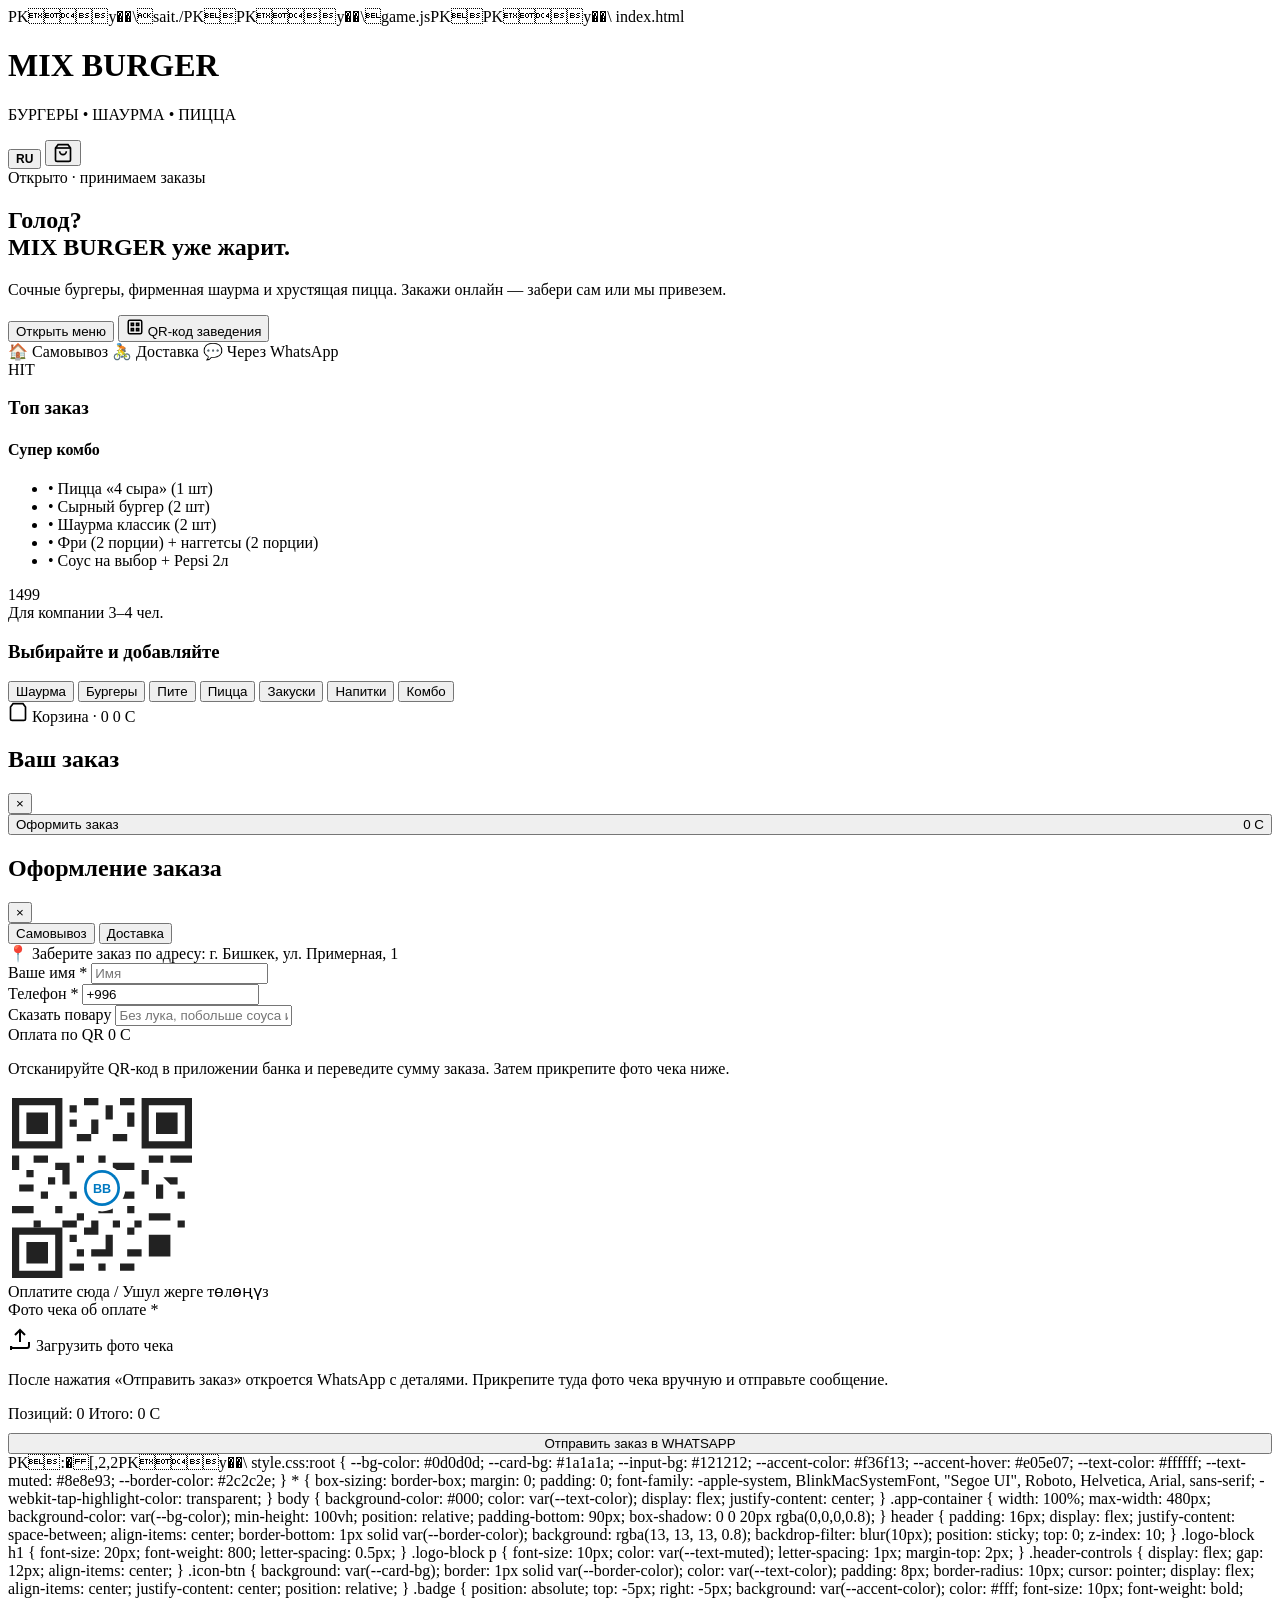
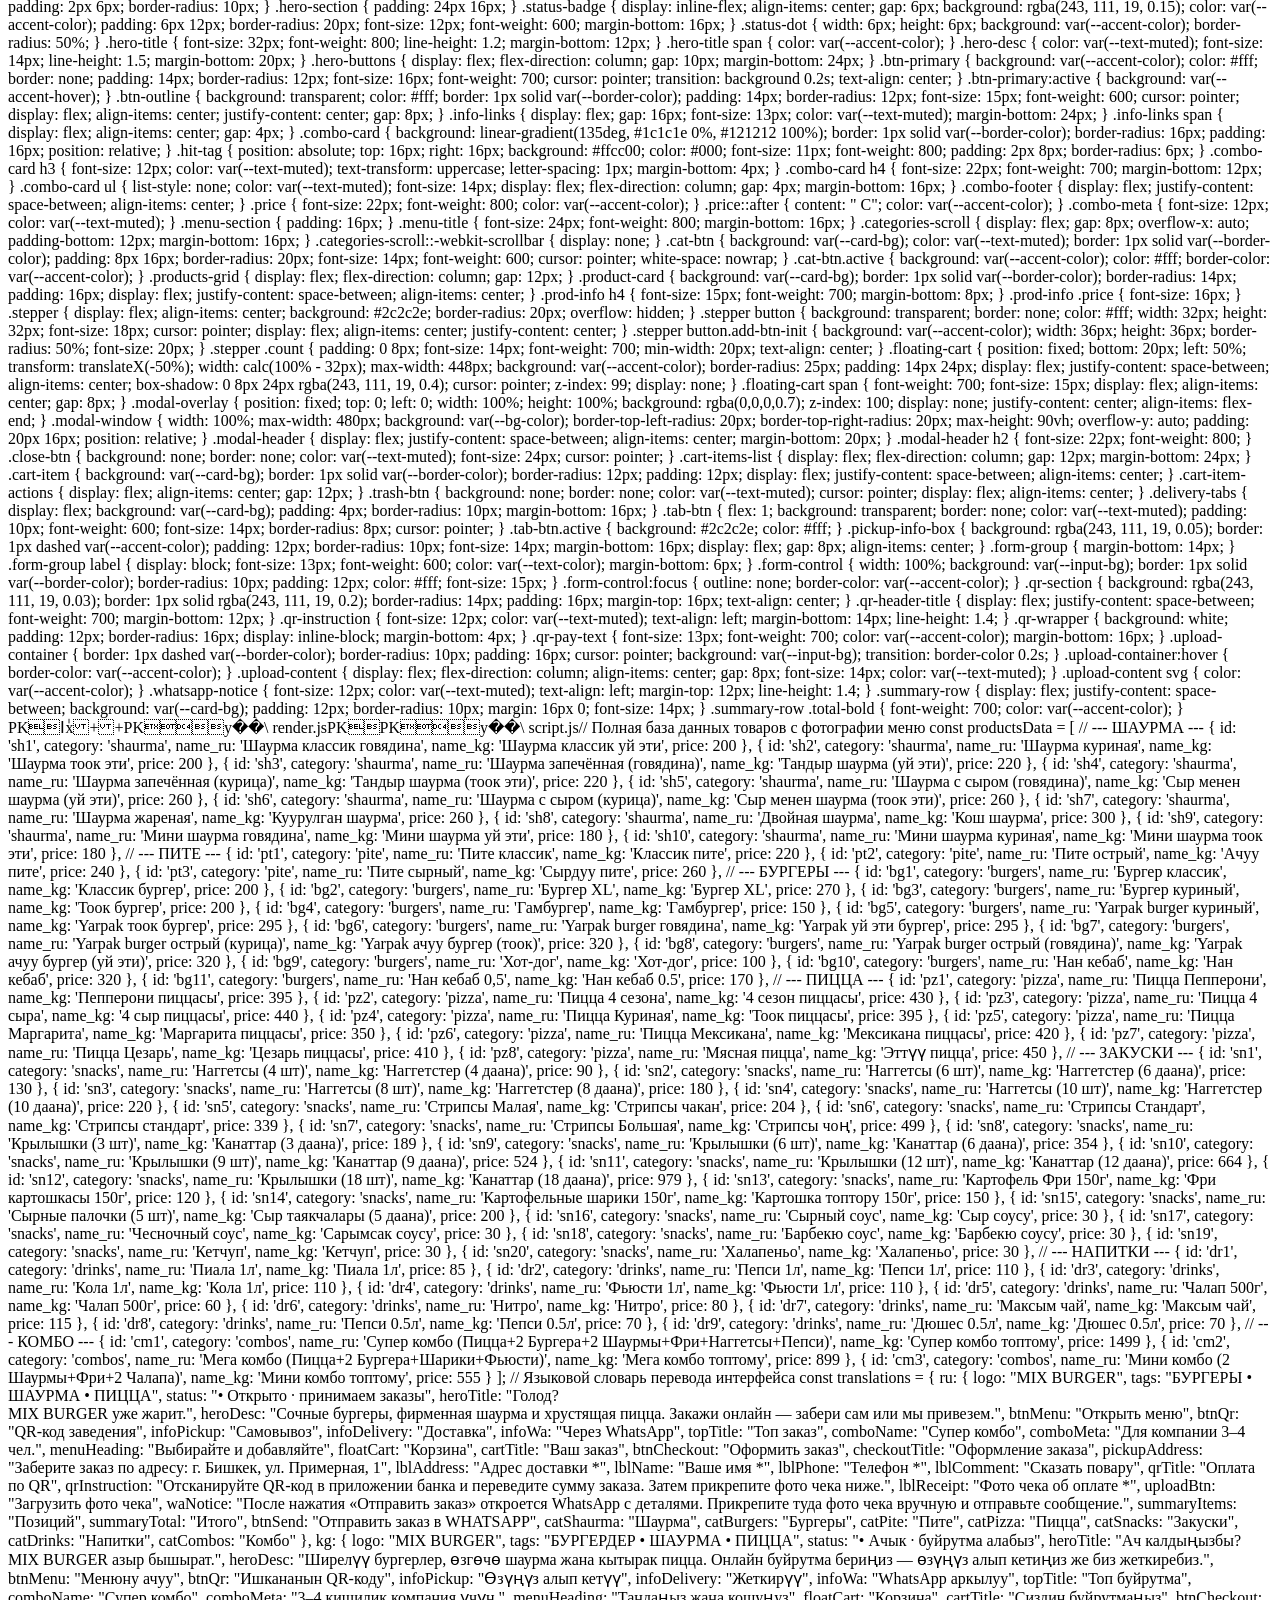
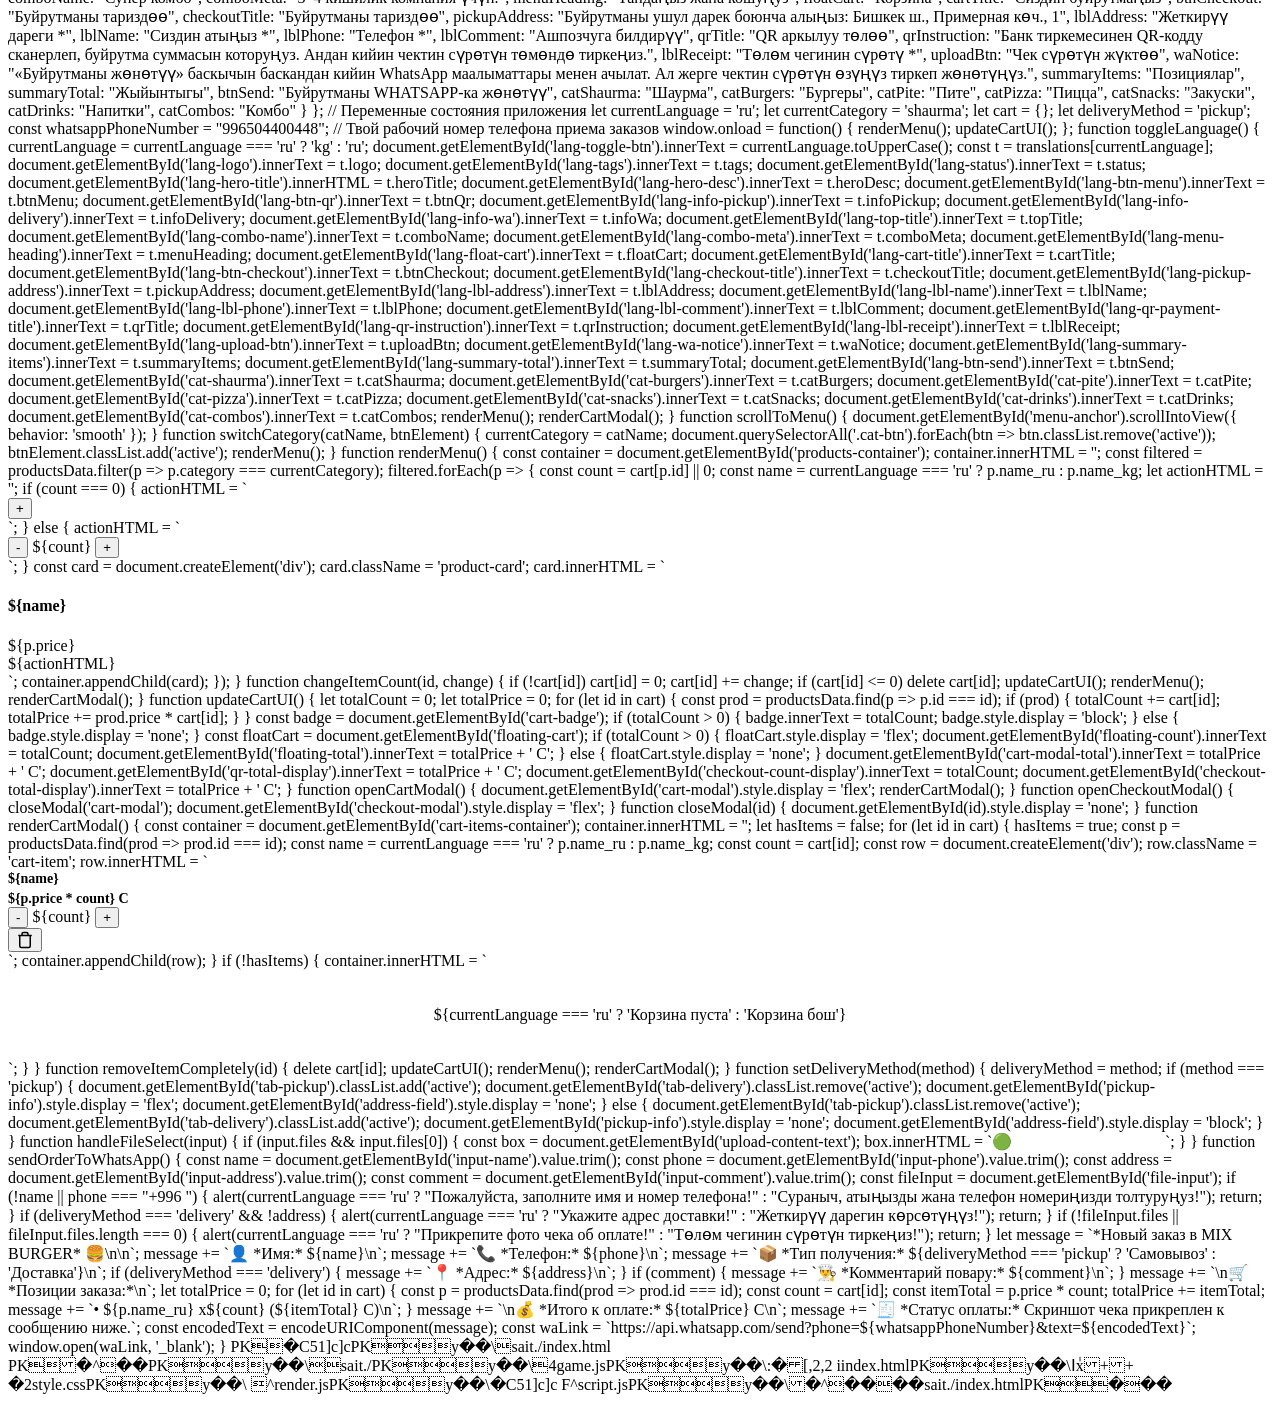
==== index.html @ 81b8c33a "Add files via upload" ====
PK   y��\               sait./PK            PK   y��\               game.jsPK            PK   y��\            
   index.html<!DOCTYPE html>
<html lang="ru">
<head>
    <meta charset="UTF-8">
    <meta name="viewport" content="width=device-width, initial-scale=1.0">
    <title>MIX BURGER | Онлайн-заказ</title>
    <link rel="stylesheet" href="style.css">
</head>
<body>

    <div class="app-container">
        <header>
            <div class="logo-block">
                <h1 id="lang-logo">MIX BURGER</h1>
                <p id="lang-tags">БУРГЕРЫ • ШАУРМА • ПИЦЦА</p>
            </div>
            <div class="header-controls">
                <button class="icon-btn" onclick="toggleLanguage()" style="font-weight: bold; font-size: 12px;" id="lang-toggle-btn">
                    RU
                </button>
                <button class="icon-btn" onclick="openCartModal()">
                    <svg width="20" height="20" viewBox="0 0 24 24" fill="none" stroke="currentColor" stroke-width="2"><path d="M6 2L3 6v14a2 2 0 0 0 2 2h14a2 2 0 0 0 2-2V6l-3-4z"></path><line x1="3" y1="6" x2="21" y2="6"></line><path d="M16 10a4 4 0 0 1-8 0"></path></svg>
                    <div class="badge" id="cart-badge" style="display: none;">0</div>
                </button>
            </div>
        </header>

        <div class="hero-section">
            <div class="status-badge">
                <div class="status-dot"></div>
                <span id="lang-status">Открыто · принимаем заказы</span>
            </div>
            <h2 class="hero-title" id="lang-hero-title">Голод? <br><span>MIX BURGER</span> уже жарит.</h2>
            <p class="hero-desc" id="lang-hero-desc">Сочные бургеры, фирменная шаурма и хрустящая пицца. Закажи онлайн — забери сам или мы привезем.</p>
            
            <div class="hero-buttons">
                <button class="btn-primary" onclick="scrollToMenu()" id="lang-btn-menu">Открыть меню</button>
                <button class="btn-outline">
                    <svg width="18" height="18" viewBox="0 0 24 24" fill="none" stroke="currentColor" stroke-width="2"><rect x="3" y="3" width="18" height="18" rx="2" ry="2"></rect><rect x="7" y="7" width="3" height="3"></rect><rect x="14" y="7" width="3" height="3"></rect><rect x="7" y="14" width="3" height="3"></rect><rect x="14" y="14" width="3" height="3"></rect></svg>
                    <span id="lang-btn-qr">QR-код заведения</span>
                </button>
            </div>

            <div class="info-links">
                <span>🏠 <span id="lang-info-pickup">Самовывоз</span></span>
                <span>🚴 <span id="lang-info-delivery">Доставка</span></span>
                <span>💬 <span id="lang-info-wa">Через WhatsApp</span></span>
            </div>

            <div class="combo-card">
                <div class="hit-tag">HIT</div>
                <h3 id="lang-top-title">Топ заказ</h3>
                <h4 id="lang-combo-name">Супер комбо</h4>
                <ul>
                    <li>• Пицца «4 сыра» (1 шт)</li>
                    <li>• Сырный бургер (2 шт)</li>
                    <li>• Шаурма классик (2 шт)</li>
                    <li>• Фри (2 порции) + наггетсы (2 порции)</li>
                    <li>• Соус на выбор + Pepsi 2л</li>
                </ul>
                <div class="combo-footer">
                    <div class="price">1499</div>
                    <div class="combo-meta" id="lang-combo-meta">Для компании 3–4 чел.</div>
                </div>
            </div>
        </div>

        <div class="menu-section" id="menu-anchor">
            <h3 class="menu-title" id="lang-menu-heading">Выбирайте и добавляйте</h3>
            
            <div class="categories-scroll">
                <button class="cat-btn active" onclick="switchCategory('shaurma', this)" id="cat-shaurma">Шаурма</button>
                <button class="cat-btn" onclick="switchCategory('burgers', this)" id="cat-burgers">Бургеры</button>
                <button class="cat-btn" onclick="switchCategory('pite', this)" id="cat-pite">Пите</button>
                <button class="cat-btn" onclick="switchCategory('pizza', this)" id="cat-pizza">Пицца</button>
                <button class="cat-btn" onclick="switchCategory('snacks', this)" id="cat-snacks">Закуски</button>
                <button class="cat-btn" onclick="switchCategory('drinks', this)" id="cat-drinks">Напитки</button>
                <button class="cat-btn" onclick="switchCategory('combos', this)" id="cat-combos">Комбо</button>
            </div>

            <div class="products-grid" id="products-container"></div>
        </div>

        <div class="floating-cart" id="floating-cart" onclick="openCartModal()">
            <span>
                <svg width="20" height="20" viewBox="0 0 24 24" fill="none" stroke="currentColor" stroke-width="2"><path d="M6 2L3 6v14a2 2 0 0 0 2 2h14a2 2 0 0 0 2-2V6l-3-4z"></path></svg>
                <span id="lang-float-cart">Корзина</span> · <span id="floating-count">0</span>
            </span>
            <span id="floating-total">0 С</span>
        </div>

        <div class="modal-overlay" id="cart-modal">
            <div class="modal-window">
                <div class="modal-header">
                    <h2 id="lang-cart-title">Ваш заказ</h2>
                    <button class="close-btn" onclick="closeModal('cart-modal')">&times;</button>
                </div>
                <div class="cart-items-list" id="cart-items-container"></div>
                <button class="btn-primary" style="width: 100%; display: flex; justify-content: space-between;" onclick="openCheckoutModal()">
                    <span id="lang-btn-checkout">Оформить заказ</span>
                    <span id="cart-modal-total">0 С</span>
                </button>
            </div>
        </div>

        <div class="modal-overlay" id="checkout-modal">
            <div class="modal-window">
                <div class="modal-header">
                    <h2 id="lang-checkout-title">Оформление заказа</h2>
                    <button class="close-btn" onclick="closeModal('checkout-modal')">&times;</button>
                </div>

                <div class="delivery-tabs">
                    <button class="tab-btn active" id="tab-pickup" onclick="setDeliveryMethod('pickup')">Самовывоз</button>
                    <button class="tab-btn" id="tab-delivery" onclick="setDeliveryMethod('delivery')">Доставка</button>
                </div>

                <div class="pickup-info-box" id="pickup-info">
                    📍 <span id="lang-pickup-address">Заберите заказ по адресу: г. Бишкек, ул. Примерная, 1</span>
                </div>

                <div class="form-group" id="address-field" style="display: none;">
                    <label id="lang-lbl-address">Адрес доставки *</label>
                    <input type="text" class="form-control" id="input-address" placeholder="Улица, дом, кв., этаж, ориентир">
                </div>

                <div class="form-group">
                    <label id="lang-lbl-name">Ваше имя *</label>
                    <input type="text" class="form-control" id="input-name" placeholder="Имя">
                </div>
                <div class="form-group">
                    <label id="lang-lbl-phone">Телефон *</label>
                    <input type="tel" class="form-control" id="input-phone" placeholder="+996 555 123 456" value="+996 ">
                </div>
                <div class="form-group">
                    <label id="lang-lbl-comment">Сказать повару</label>
                    <input type="text" class="form-control" id="input-comment" placeholder="Без лука, побольше соуса и т.п.">
                </div>

                <div class="qr-section">
                    <div class="qr-header-title">
                        <span id="lang-qr-payment-title">Оплата по QR</span>
                        <span class="total-bold" id="qr-total-display">0 С</span>
                    </div>
                    <p class="qr-instruction" id="lang-qr-instruction">Отсканируйте QR-код в приложении банка и переведите сумму заказа. Затем прикрепите фото чека ниже.</p>
                    
                    <div class="qr-wrapper">
                        <svg width="180" height="180" viewBox="0 0 100 100" style="display: block; background: #fff; padding: 4px;">
                            <path d="M0,0 h28 v28 h-28 z M4,4 v20 h20 v-20 z M8,8 h12 v12 h-12 z" fill="#222"/>
                            <path d="M72,0 h28 v28 h-28 z M76,4 v20 h20 v-20 z M80,8 h12 v12 h-12 z" fill="#222"/>
                            <path d="M0,72 h28 v28 h-28 z M4,76 v20 h20 v-20 z M8,80 h12 v12 h-12 z" fill="#222"/>
                            <path d="M76,76 h12 v12 h-12 z M80,80 h4 v4 h-4 z" fill="#222"/>
                            <path d="M32,4 h4 v4 h-4 z M40,0 h8 v4 h-8 z M52,4 h4 v8 h-4 z M60,0 h8 v4 h-8 z M32,12 h4 v4 h-4 z M44,12 h4 v8 h-4 z M64,8 h4 v8 h-4 z M36,20 h8 v4 h-8 z M56,20 h8 v4 h-8 z M0,32 h4 v8 h-4 z M12,32 h8 v4 h-8 z M24,36 h8 v4 h-8 z M36,32 h4 v4 h-4 z M48,32 h4 v4 h-4 z M56,36 h12 v4 h-12 z M76,32 h8 v4 h-8 z M88,32 h12 v4 h-12 z M8,40 h4 v4 h-4 z M20,44 h4 v4 h-4 z M28,40 h4 v8 h-4 z M40,44 h8 v4 h-8 z M52,40 h4 v4 h-4 z M72,40 h4 v8 h-4 z M84,44 h8 v4 h-4 z M4,48 h8 v4 h-8 z M16,52 h4 v4 h-4 z M32,52 h4 v4 h-4 z M44,48 h4 v4 h-4 z M60,52 h8 v4 h-8 z M80,48 h4 v8 h-4 z M92,52 h4 v4 h-4 z M0,60 h12 v4 h-12 z M24,60 h4 v4 h-4 z M36,64 h4 v4 h-4 z M48,60 h8 v4 h-8 z M64,60 h4 v4 h-4 z M76,64 h12 v4 h-12 z M12,68 h4 v4 h-4 z M28,68 h8 v4 h-8 z M44,68 h4 v4 h-4 z M56,68 h4 v4 h-4 z M68,68 h4 v4 h-4 z M92,68 h4 v4 h-4 z M32,76 h4 v4 h-4 z M40,72 h8 v4 h-8 z M52,76 h4 v12 h-4 z M64,72 h4 v4 h-4 z M36,84 h4 v4 h-4 z M44,84 h8 v4 h-8 z M64,84 h8 v4 h-8 z M32,92 h8 v4 h-8 z M48,92 h4 v4 h-4 z M60,92 h8 v4 h-8 z" fill="#222"/>
                            <circle cx="50" cy="50" r="13" fill="#fff" />
                            <circle cx="50" cy="50" r="10" fill="#0079C1" />
                            <circle cx="50" cy="50" r="8.5" fill="#fff" />
                            <text x="50" y="53" font-family="sans-serif" font-size="7" font-weight="900" fill="#0079C1" text-anchor="middle">BB</text>
                        </svg>
                    </div>
                    <div class="qr-pay-text">Оплатите сюда / Ушул жерге төлөңүз</div>
                    
                    <label style="text-align: left; display: block; margin-bottom: 8px;" id="lang-lbl-receipt">Фото чека об оплате *</label>
                    <div class="upload-container" onclick="document.getElementById('file-input').click()">
                        <input type="file" id="file-input" style="display: none;" onchange="handleFileSelect(this)">
                        <div class="upload-content" id="upload-content-text">
                            <svg width="24" height="24" viewBox="0 0 24 24" fill="none" stroke="currentColor" stroke-width="2"><path d="M21 15v4a2 2 0 0 1-2 2H5a2 2 0 0 1-2-2v4"></path><polyline points="17 8 12 3 7 8"></polyline><line x1="12" y1="3" x2="12" y2="15"></line></svg>
                            <span id="lang-upload-btn">Загрузить фото чека</span>
                        </div>
                    </div>
                    <p class="whatsapp-notice" id="lang-wa-notice">После нажатия «Отправить заказ» откроется WhatsApp с деталями. Прикрепите туда фото чека вручную и отправьте сообщение.</p>
                </div>

                <div class="summary-row">
                    <span><span id="lang-summary-items">Позиций</span>: <span id="checkout-count-display">0</span></span>
                    <span class="total-bold"><span id="lang-summary-total">Итого</span>: <span id="checkout-total-display">0 С</span></span>
                </div>

                <button class="btn-primary" style="width: 100%; margin-top: 10px;" onclick="sendOrderToWhatsApp()" id="lang-btn-send">
                    Отправить заказ в WHATSAPP
                </button>
            </div>
        </div>
    </div>

    <script src="script.js"></script>
</body>
</html>
PK:�[,2  ,2  PK   y��\            	   style.css:root {
    --bg-color: #0d0d0d;
    --card-bg: #1a1a1a;
    --input-bg: #121212;
    --accent-color: #f36f13;
    --accent-hover: #e05e07;
    --text-color: #ffffff;
    --text-muted: #8e8e93;
    --border-color: #2c2c2e;
}

* {
    box-sizing: border-box;
    margin: 0;
    padding: 0;
    font-family: -apple-system, BlinkMacSystemFont, "Segoe UI", Roboto, Helvetica, Arial, sans-serif;
    -webkit-tap-highlight-color: transparent;
}

body {
    background-color: #000;
    color: var(--text-color);
    display: flex;
    justify-content: center;
}

.app-container {
    width: 100%;
    max-width: 480px;
    background-color: var(--bg-color);
    min-height: 100vh;
    position: relative;
    padding-bottom: 90px;
    box-shadow: 0 0 20px rgba(0,0,0,0.8);
}

header {
    padding: 16px;
    display: flex;
    justify-content: space-between;
    align-items: center;
    border-bottom: 1px solid var(--border-color);
    background: rgba(13, 13, 13, 0.8);
    backdrop-filter: blur(10px);
    position: sticky;
    top: 0;
    z-index: 10;
}

.logo-block h1 {
    font-size: 20px;
    font-weight: 800;
    letter-spacing: 0.5px;
}

.logo-block p {
    font-size: 10px;
    color: var(--text-muted);
    letter-spacing: 1px;
    margin-top: 2px;
}

.header-controls {
    display: flex;
    gap: 12px;
    align-items: center;
}

.icon-btn {
    background: var(--card-bg);
    border: 1px solid var(--border-color);
    color: var(--text-color);
    padding: 8px;
    border-radius: 10px;
    cursor: pointer;
    display: flex;
    align-items: center;
    justify-content: center;
    position: relative;
}

.badge {
    position: absolute;
    top: -5px;
    right: -5px;
    background: var(--accent-color);
    color: #fff;
    font-size: 10px;
    font-weight: bold;
    padding: 2px 6px;
    border-radius: 10px;
}

.hero-section {
    padding: 24px 16px;
}

.status-badge {
    display: inline-flex;
    align-items: center;
    gap: 6px;
    background: rgba(243, 111, 19, 0.15);
    color: var(--accent-color);
    padding: 6px 12px;
    border-radius: 20px;
    font-size: 12px;
    font-weight: 600;
    margin-bottom: 16px;
}

.status-dot {
    width: 6px;
    height: 6px;
    background: var(--accent-color);
    border-radius: 50%;
}

.hero-title {
    font-size: 32px;
    font-weight: 800;
    line-height: 1.2;
    margin-bottom: 12px;
}

.hero-title span {
    color: var(--accent-color);
}

.hero-desc {
    color: var(--text-muted);
    font-size: 14px;
    line-height: 1.5;
    margin-bottom: 20px;
}

.hero-buttons {
    display: flex;
    flex-direction: column;
    gap: 10px;
    margin-bottom: 24px;
}

.btn-primary {
    background: var(--accent-color);
    color: #fff;
    border: none;
    padding: 14px;
    border-radius: 12px;
    font-size: 16px;
    font-weight: 700;
    cursor: pointer;
    transition: background 0.2s;
    text-align: center;
}

.btn-primary:active {
    background: var(--accent-hover);
}

.btn-outline {
    background: transparent;
    color: #fff;
    border: 1px solid var(--border-color);
    padding: 14px;
    border-radius: 12px;
    font-size: 15px;
    font-weight: 600;
    cursor: pointer;
    display: flex;
    align-items: center;
    justify-content: center;
    gap: 8px;
}

.info-links {
    display: flex;
    gap: 16px;
    font-size: 13px;
    color: var(--text-muted);
    margin-bottom: 24px;
}

.info-links span {
    display: flex;
    align-items: center;
    gap: 4px;
}

.combo-card {
    background: linear-gradient(135deg, #1c1c1e 0%, #121212 100%);
    border: 1px solid var(--border-color);
    border-radius: 16px;
    padding: 16px;
    position: relative;
}

.hit-tag {
    position: absolute;
    top: 16px;
    right: 16px;
    background: #ffcc00;
    color: #000;
    font-size: 11px;
    font-weight: 800;
    padding: 2px 8px;
    border-radius: 6px;
}

.combo-card h3 {
    font-size: 12px;
    color: var(--text-muted);
    text-transform: uppercase;
    letter-spacing: 1px;
    margin-bottom: 4px;
}

.combo-card h4 {
    font-size: 22px;
    font-weight: 700;
    margin-bottom: 12px;
}

.combo-card ul {
    list-style: none;
    color: var(--text-muted);
    font-size: 14px;
    display: flex;
    flex-direction: column;
    gap: 4px;
    margin-bottom: 16px;
}

.combo-footer {
    display: flex;
    justify-content: space-between;
    align-items: center;
}

.price {
    font-size: 22px;
    font-weight: 800;
    color: var(--accent-color);
}

.price::after {
    content: " С";
    color: var(--accent-color);
}

.combo-meta {
    font-size: 12px;
    color: var(--text-muted);
}

.menu-section {
    padding: 16px;
}

.menu-title {
    font-size: 24px;
    font-weight: 800;
    margin-bottom: 16px;
}

.categories-scroll {
    display: flex;
    gap: 8px;
    overflow-x: auto;
    padding-bottom: 12px;
    margin-bottom: 16px;
}

.categories-scroll::-webkit-scrollbar {
    display: none;
}

.cat-btn {
    background: var(--card-bg);
    color: var(--text-muted);
    border: 1px solid var(--border-color);
    padding: 8px 16px;
    border-radius: 20px;
    font-size: 14px;
    font-weight: 600;
    cursor: pointer;
    white-space: nowrap;
}

.cat-btn.active {
    background: var(--accent-color);
    color: #fff;
    border-color: var(--accent-color);
}

.products-grid {
    display: flex;
    flex-direction: column;
    gap: 12px;
}

.product-card {
    background: var(--card-bg);
    border: 1px solid var(--border-color);
    border-radius: 14px;
    padding: 16px;
    display: flex;
    justify-content: space-between;
    align-items: center;
}

.prod-info h4 {
    font-size: 15px;
    font-weight: 700;
    margin-bottom: 8px;
}

.prod-info .price {
    font-size: 16px;
}

.stepper {
    display: flex;
    align-items: center;
    background: #2c2c2e;
    border-radius: 20px;
    overflow: hidden;
}

.stepper button {
    background: transparent;
    border: none;
    color: #fff;
    width: 32px;
    height: 32px;
    font-size: 18px;
    cursor: pointer;
    display: flex;
    align-items: center;
    justify-content: center;
}

.stepper button.add-btn-init {
    background: var(--accent-color);
    width: 36px;
    height: 36px;
    border-radius: 50%;
    font-size: 20px;
}

.stepper .count {
    padding: 0 8px;
    font-size: 14px;
    font-weight: 700;
    min-width: 20px;
    text-align: center;
}

.floating-cart {
    position: fixed;
    bottom: 20px;
    left: 50%;
    transform: translateX(-50%);
    width: calc(100% - 32px);
    max-width: 448px;
    background: var(--accent-color);
    border-radius: 25px;
    padding: 14px 24px;
    display: flex;
    justify-content: space-between;
    align-items: center;
    box-shadow: 0 8px 24px rgba(243, 111, 19, 0.4);
    cursor: pointer;
    z-index: 99;
    display: none;
}

.floating-cart span {
    font-weight: 700;
    font-size: 15px;
    display: flex;
    align-items: center;
    gap: 8px;
}

.modal-overlay {
    position: fixed;
    top: 0;
    left: 0;
    width: 100%;
    height: 100%;
    background: rgba(0,0,0,0.7);
    z-index: 100;
    display: none;
    justify-content: center;
    align-items: flex-end;
}

.modal-window {
    width: 100%;
    max-width: 480px;
    background: var(--bg-color);
    border-top-left-radius: 20px;
    border-top-right-radius: 20px;
    max-height: 90vh;
    overflow-y: auto;
    padding: 20px 16px;
    position: relative;
}

.modal-header {
    display: flex;
    justify-content: space-between;
    align-items: center;
    margin-bottom: 20px;
}

.modal-header h2 {
    font-size: 22px;
    font-weight: 800;
}

.close-btn {
    background: none;
    border: none;
    color: var(--text-muted);
    font-size: 24px;
    cursor: pointer;
}

.cart-items-list {
    display: flex;
    flex-direction: column;
    gap: 12px;
    margin-bottom: 24px;
}

.cart-item {
    background: var(--card-bg);
    border: 1px solid var(--border-color);
    border-radius: 12px;
    padding: 12px;
    display: flex;
    justify-content: space-between;
    align-items: center;
}

.cart-item-actions {
    display: flex;
    align-items: center;
    gap: 12px;
}

.trash-btn {
    background: none;
    border: none;
    color: var(--text-muted);
    cursor: pointer;
    display: flex;
    align-items: center;
}

.delivery-tabs {
    display: flex;
    background: var(--card-bg);
    padding: 4px;
    border-radius: 10px;
    margin-bottom: 16px;
}

.tab-btn {
    flex: 1;
    background: transparent;
    border: none;
    color: var(--text-muted);
    padding: 10px;
    font-weight: 600;
    font-size: 14px;
    border-radius: 8px;
    cursor: pointer;
}

.tab-btn.active {
    background: #2c2c2e;
    color: #fff;
}

.pickup-info-box {
    background: rgba(243, 111, 19, 0.05);
    border: 1px dashed var(--accent-color);
    padding: 12px;
    border-radius: 10px;
    font-size: 14px;
    margin-bottom: 16px;
    display: flex;
    gap: 8px;
    align-items: center;
}

.form-group {
    margin-bottom: 14px;
}

.form-group label {
    display: block;
    font-size: 13px;
    font-weight: 600;
    color: var(--text-color);
    margin-bottom: 6px;
}

.form-control {
    width: 100%;
    background: var(--input-bg);
    border: 1px solid var(--border-color);
    border-radius: 10px;
    padding: 12px;
    color: #fff;
    font-size: 15px;
}

.form-control:focus {
    outline: none;
    border-color: var(--accent-color);
}

.qr-section {
    background: rgba(243, 111, 19, 0.03);
    border: 1px solid rgba(243, 111, 19, 0.2);
    border-radius: 14px;
    padding: 16px;
    margin-top: 16px;
    text-align: center;
}

.qr-header-title {
    display: flex;
    justify-content: space-between;
    font-weight: 700;
    margin-bottom: 12px;
}

.qr-instruction {
    font-size: 12px;
    color: var(--text-muted);
    text-align: left;
    margin-bottom: 14px;
    line-height: 1.4;
}

.qr-wrapper {
    background: white;
    padding: 12px;
    border-radius: 16px;
    display: inline-block;
    margin-bottom: 4px;
}

.qr-pay-text {
    font-size: 13px;
    font-weight: 700;
    color: var(--accent-color);
    margin-bottom: 16px;
}

.upload-container {
    border: 1px dashed var(--border-color);
    border-radius: 10px;
    padding: 16px;
    cursor: pointer;
    background: var(--input-bg);
    transition: border-color 0.2s;
}

.upload-container:hover {
    border-color: var(--accent-color);
}

.upload-content {
    display: flex;
    flex-direction: column;
    align-items: center;
    gap: 8px;
    font-size: 14px;
    color: var(--text-muted);
}

.upload-content svg {
    color: var(--accent-color);
}

.whatsapp-notice {
    font-size: 12px;
    color: var(--text-muted);
    text-align: left;
    margin-top: 12px;
    line-height: 1.4;
}

.summary-row {
    display: flex;
    justify-content: space-between;
    background: var(--card-bg);
    padding: 12px;
    border-radius: 10px;
    margin: 16px 0;
    font-size: 14px;
}

.summary-row .total-bold {
    font-weight: 700;
    color: var(--accent-color);
}
PKIٰx+  +  PK   y��\            	   render.jsPK            PK   y��\            	   script.js// Полная база данных товаров с фотографии меню
const productsData = [
    // --- ШАУРМА ---
    { id: 'sh1', category: 'shaurma', name_ru: 'Шаурма классик говядина', name_kg: 'Шаурма классик уй эти', price: 200 },
    { id: 'sh2', category: 'shaurma', name_ru: 'Шаурма куриная', name_kg: 'Шаурма тоок эти', price: 200 },
    { id: 'sh3', category: 'shaurma', name_ru: 'Шаурма запечённая (говядина)', name_kg: 'Тандыр шаурма (уй эти)', price: 220 },
    { id: 'sh4', category: 'shaurma', name_ru: 'Шаурма запечённая (курица)', name_kg: 'Тандыр шаурма (тоок эти)', price: 220 },
    { id: 'sh5', category: 'shaurma', name_ru: 'Шаурма с сыром (говядина)', name_kg: 'Сыр менен шаурма (уй эти)', price: 260 },
    { id: 'sh6', category: 'shaurma', name_ru: 'Шаурма с сыром (курица)', name_kg: 'Сыр менен шаурма (тоок эти)', price: 260 },
    { id: 'sh7', category: 'shaurma', name_ru: 'Шаурма жареная', name_kg: 'Куурулган шаурма', price: 260 },
    { id: 'sh8', category: 'shaurma', name_ru: 'Двойная шаурма', name_kg: 'Кош шаурма', price: 300 },
    { id: 'sh9', category: 'shaurma', name_ru: 'Мини шаурма говядина', name_kg: 'Мини шаурма уй эти', price: 180 },
    { id: 'sh10', category: 'shaurma', name_ru: 'Мини шаурма куриная', name_kg: 'Мини шаурма тоок эти', price: 180 },
    
    // --- ПИТЕ ---
    { id: 'pt1', category: 'pite', name_ru: 'Пите классик', name_kg: 'Классик пите', price: 220 },
    { id: 'pt2', category: 'pite', name_ru: 'Пите острый', name_kg: 'Ачуу пите', price: 240 },
    { id: 'pt3', category: 'pite', name_ru: 'Пите сырный', name_kg: 'Сырдуу пите', price: 260 },
    
    // --- БУРГЕРЫ ---
    { id: 'bg1', category: 'burgers', name_ru: 'Бургер классик', name_kg: 'Классик бургер', price: 200 },
    { id: 'bg2', category: 'burgers', name_ru: 'Бургер XL', name_kg: 'Бургер XL', price: 270 },
    { id: 'bg3', category: 'burgers', name_ru: 'Бургер куриный', name_kg: 'Тоок бургер', price: 200 },
    { id: 'bg4', category: 'burgers', name_ru: 'Гамбургер', name_kg: 'Гамбургер', price: 150 },
    { id: 'bg5', category: 'burgers', name_ru: 'Yarpak burger куриный', name_kg: 'Yarpak тоок бургер', price: 295 },
    { id: 'bg6', category: 'burgers', name_ru: 'Yarpak burger говядина', name_kg: 'Yarpak уй эти бургер', price: 295 },
    { id: 'bg7', category: 'burgers', name_ru: 'Yarpak burger острый (курица)', name_kg: 'Yarpak ачуу бургер (тоок)', price: 320 },
    { id: 'bg8', category: 'burgers', name_ru: 'Yarpak burger острый (говядина)', name_kg: 'Yarpak ачуу бургер (уй эти)', price: 320 },
    { id: 'bg9', category: 'burgers', name_ru: 'Хот-дог', name_kg: 'Хот-дог', price: 100 },
    { id: 'bg10', category: 'burgers', name_ru: 'Нан кебаб', name_kg: 'Нан кебаб', price: 320 },
    { id: 'bg11', category: 'burgers', name_ru: 'Нан кебаб 0,5', name_kg: 'Нан кебаб 0.5', price: 170 },
    
    // --- ПИЦЦА ---
    { id: 'pz1', category: 'pizza', name_ru: 'Пицца Пепперони', name_kg: 'Пепперони пиццасы', price: 395 },
    { id: 'pz2', category: 'pizza', name_ru: 'Пицца 4 сезона', name_kg: '4 сезон пиццасы', price: 430 },
    { id: 'pz3', category: 'pizza', name_ru: 'Пицца 4 сыра', name_kg: '4 сыр пиццасы', price: 440 },
    { id: 'pz4', category: 'pizza', name_ru: 'Пицца Куриная', name_kg: 'Тоок пиццасы', price: 395 },
    { id: 'pz5', category: 'pizza', name_ru: 'Пицца Маргарита', name_kg: 'Маргарита пиццасы', price: 350 },
    { id: 'pz6', category: 'pizza', name_ru: 'Пицца Мексикана', name_kg: 'Мексикана пиццасы', price: 420 },
    { id: 'pz7', category: 'pizza', name_ru: 'Пицца Цезарь', name_kg: 'Цезарь пиццасы', price: 410 },
    { id: 'pz8', category: 'pizza', name_ru: 'Мясная пицца', name_kg: 'Эттүү пицца', price: 450 },
    
    // --- ЗАКУСКИ ---
    { id: 'sn1', category: 'snacks', name_ru: 'Наггетсы (4 шт)', name_kg: 'Наггетстер (4 даана)', price: 90 },
    { id: 'sn2', category: 'snacks', name_ru: 'Наггетсы (6 шт)', name_kg: 'Наггетстер (6 даана)', price: 130 },
    { id: 'sn3', category: 'snacks', name_ru: 'Наггетсы (8 шт)', name_kg: 'Наггетстер (8 даана)', price: 180 },
    { id: 'sn4', category: 'snacks', name_ru: 'Наггетсы (10 шт)', name_kg: 'Наггетстер (10 даана)', price: 220 },
    { id: 'sn5', category: 'snacks', name_ru: 'Стрипсы Малая', name_kg: 'Стрипсы чакан', price: 204 },
    { id: 'sn6', category: 'snacks', name_ru: 'Стрипсы Стандарт', name_kg: 'Стрипсы стандарт', price: 339 },
    { id: 'sn7', category: 'snacks', name_ru: 'Стрипсы Большая', name_kg: 'Стрипсы чоң', price: 499 },
    { id: 'sn8', category: 'snacks', name_ru: 'Крылышки (3 шт)', name_kg: 'Канаттар (3 даана)', price: 189 },
    { id: 'sn9', category: 'snacks', name_ru: 'Крылышки (6 шт)', name_kg: 'Канаттар (6 даана)', price: 354 },
    { id: 'sn10', category: 'snacks', name_ru: 'Крылышки (9 шт)', name_kg: 'Канаттар (9 даана)', price: 524 },
    { id: 'sn11', category: 'snacks', name_ru: 'Крылышки (12 шт)', name_kg: 'Канаттар (12 даана)', price: 664 },
    { id: 'sn12', category: 'snacks', name_ru: 'Крылышки (18 шт)', name_kg: 'Канаттар (18 даана)', price: 979 },
    { id: 'sn13', category: 'snacks', name_ru: 'Картофель Фри 150г', name_kg: 'Фри картошкасы 150г', price: 120 },
    { id: 'sn14', category: 'snacks', name_ru: 'Картофельные шарики 150г', name_kg: 'Картошка топтору 150г', price: 150 },
    { id: 'sn15', category: 'snacks', name_ru: 'Сырные палочки (5 шт)', name_kg: 'Сыр таякчалары (5 даана)', price: 200 },
    { id: 'sn16', category: 'snacks', name_ru: 'Сырный соус', name_kg: 'Сыр соусу', price: 30 },
    { id: 'sn17', category: 'snacks', name_ru: 'Чесночный соус', name_kg: 'Сарымсак соусу', price: 30 },
    { id: 'sn18', category: 'snacks', name_ru: 'Барбекю соус', name_kg: 'Барбекю соусу', price: 30 },
    { id: 'sn19', category: 'snacks', name_ru: 'Кетчуп', name_kg: 'Кетчуп', price: 30 },
    { id: 'sn20', category: 'snacks', name_ru: 'Халапеньо', name_kg: 'Халапеньо', price: 30 },
    
    // --- НАПИТКИ ---
    { id: 'dr1', category: 'drinks', name_ru: 'Пиала 1л', name_kg: 'Пиала 1л', price: 85 },
    { id: 'dr2', category: 'drinks', name_ru: 'Пепси 1л', name_kg: 'Пепси 1л', price: 110 },
    { id: 'dr3', category: 'drinks', name_ru: 'Кола 1л', name_kg: 'Кола 1л', price: 110 },
    { id: 'dr4', category: 'drinks', name_ru: 'Фьюсти 1л', name_kg: 'Фьюсти 1л', price: 110 },
    { id: 'dr5', category: 'drinks', name_ru: 'Чалап 500г', name_kg: 'Чалап 500г', price: 60 },
    { id: 'dr6', category: 'drinks', name_ru: 'Нитро', name_kg: 'Нитро', price: 80 },
    { id: 'dr7', category: 'drinks', name_ru: 'Максым чай', name_kg: 'Максым чай', price: 115 },
    { id: 'dr8', category: 'drinks', name_ru: 'Пепси 0.5л', name_kg: 'Пепси 0.5л', price: 70 },
    { id: 'dr9', category: 'drinks', name_ru: 'Дюшес 0.5л', name_kg: 'Дюшес 0.5л', price: 70 },
    
    // --- КОМБО ---
    { id: 'cm1', category: 'combos', name_ru: 'Супер комбо (Пицца+2 Бургера+2 Шаурмы+Фри+Наггетсы+Пепси)', name_kg: 'Супер комбо топтому', price: 1499 },
    { id: 'cm2', category: 'combos', name_ru: 'Мега комбо (Пицца+2 Бургера+Шарики+Фьюсти)', name_kg: 'Мега комбо топтому', price: 899 },
    { id: 'cm3', category: 'combos', name_ru: 'Мини комбо (2 Шаурмы+Фри+2 Чалапа)', name_kg: 'Мини комбо топтому', price: 555 }
];

// Языковой словарь перевода интерфейса
const translations = {
    ru: {
        logo: "MIX BURGER", tags: "БУРГЕРЫ • ШАУРМА • ПИЦЦА", status: "• Открыто · принимаем заказы",
        heroTitle: "Голод? <br><span>MIX BURGER</span> уже жарит.",
        heroDesc: "Сочные бургеры, фирменная шаурма и хрустящая пицца. Закажи онлайн — забери сам или мы привезем.",
        btnMenu: "Открыть меню", btnQr: "QR-код заведения", infoPickup: "Самовывоз", infoDelivery: "Доставка",
        infoWa: "Через WhatsApp", topTitle: "Топ заказ", comboName: "Супер комбо", comboMeta: "Для компании 3–4 чел.",
        menuHeading: "Выбирайте и добавляйте", floatCart: "Корзина", cartTitle: "Ваш заказ",
        btnCheckout: "Оформить заказ", checkoutTitle: "Оформление заказа", pickupAddress: "Заберите заказ по адресу: г. Бишкек, ул. Примерная, 1",
        lblAddress: "Адрес доставки *", lblName: "Ваше имя *", lblPhone: "Телефон *", lblComment: "Сказать повару",
        qrTitle: "Оплата по QR", qrInstruction: "Отсканируйте QR-код в приложении банка и переведите сумму заказа. Затем прикрепите фото чека ниже.",
        lblReceipt: "Фото чека об оплате *", uploadBtn: "Загрузить фото чека",
        waNotice: "После нажатия «Отправить заказ» откроется WhatsApp с деталями. Прикрепите туда фото чека вручную и отправьте сообщение.",
        summaryItems: "Позиций", summaryTotal: "Итого", btnSend: "Отправить заказ в WHATSAPP",
        catShaurma: "Шаурма", catBurgers: "Бургеры", catPite: "Пите", catPizza: "Пицца", catSnacks: "Закуски", catDrinks: "Напитки", catCombos: "Комбо"
    },
    kg: {
        logo: "MIX BURGER", tags: "БУРГЕРДЕР • ШАУРМА • ПИЦЦА", status: "• Ачык · буйрутма алабыз",
        heroTitle: "Ач калдыңызбы? <br><span>MIX BURGER</span> азыр бышырат.",
        heroDesc: "Ширелүү бургерлер, өзгөчө шаурма жана кытырак пицца. Онлайн буйрутма бериңиз — өзүңүз алып кетиңиз же биз жеткиребиз.",
        btnMenu: "Менюну ачуу", btnQr: "Ишкананын QR-коду", infoPickup: "Өзүңүз алып кетүү", infoDelivery: "Жеткирүү",
        infoWa: "WhatsApp аркылуу", topTitle: "Топ буйрутма", comboName: "Супер комбо", comboMeta: "3–4 кишилик компания үчүн.",
        menuHeading: "Тандаңыз жана кошуңуз", floatCart: "Корзина", cartTitle: "Сиздин буйрутмаңыз",
        btnCheckout: "Буйрутманы тариздөө", checkoutTitle: "Буйрутманы тариздөө", pickupAddress: "Буйрутманы ушул дарек боюнча алыңыз: Бишкек ш., Примерная көч., 1",
        lblAddress: "Жеткирүү дареги *", lblName: "Сиздин атыңыз *", lblPhone: "Телефон *", lblComment: "Ашпозчуга билдирүү",
        qrTitle: "QR аркылуу төлөө", qrInstruction: "Банк тиркемесинен QR-кодду сканерлеп, буйрутма суммасын которуңуз. Андан кийин чектин сүрөтүн төмөндө тиркеңиз.",
        lblReceipt: "Төлөм чегинин сүрөтү *", uploadBtn: "Чек сүрөтүн жүктөө",
        waNotice: "«Буйрутманы жөнөтүү» баскычын баскандан кийин WhatsApp маалыматтары менен ачылат. Ал жерге чектин сүрөтүн өзүңүз тиркеп жөнөтүңүз.",
        summaryItems: "Позициялар", summaryTotal: "Жыйынтыгы", btnSend: "Буйрутманы WHATSAPP-ка жөнөтүү",
        catShaurma: "Шаурма", catBurgers: "Бургеры", catPite: "Пите", catPizza: "Пицца", catSnacks: "Закуски", catDrinks: "Напитки", catCombos: "Комбо"
    }
};
// Переменные состояния приложения
let currentLanguage = 'ru';
let currentCategory = 'shaurma';
let cart = {}; 
let deliveryMethod = 'pickup'; 
const whatsappPhoneNumber = "996504400448"; // Твой рабочий номер телефона приема заказов

window.onload = function() {
    renderMenu();
    updateCartUI();
};

function toggleLanguage() {
    currentLanguage = currentLanguage === 'ru' ? 'kg' : 'ru';
    document.getElementById('lang-toggle-btn').innerText = currentLanguage.toUpperCase();
    
    const t = translations[currentLanguage];
    
    document.getElementById('lang-logo').innerText = t.logo;
    document.getElementById('lang-tags').innerText = t.tags;
    document.getElementById('lang-status').innerText = t.status;
    document.getElementById('lang-hero-title').innerHTML = t.heroTitle;
    document.getElementById('lang-hero-desc').innerText = t.heroDesc;
    document.getElementById('lang-btn-menu').innerText = t.btnMenu;
    document.getElementById('lang-btn-qr').innerText = t.btnQr;
    document.getElementById('lang-info-pickup').innerText = t.infoPickup;
    document.getElementById('lang-info-delivery').innerText = t.infoDelivery;
    document.getElementById('lang-info-wa').innerText = t.infoWa;
    document.getElementById('lang-top-title').innerText = t.topTitle;
    document.getElementById('lang-combo-name').innerText = t.comboName;
    document.getElementById('lang-combo-meta').innerText = t.comboMeta;
    document.getElementById('lang-menu-heading').innerText = t.menuHeading;
    document.getElementById('lang-float-cart').innerText = t.floatCart;
    document.getElementById('lang-cart-title').innerText = t.cartTitle;
    document.getElementById('lang-btn-checkout').innerText = t.btnCheckout;
    document.getElementById('lang-checkout-title').innerText = t.checkoutTitle;
    document.getElementById('lang-pickup-address').innerText = t.pickupAddress;
    document.getElementById('lang-lbl-address').innerText = t.lblAddress;
    document.getElementById('lang-lbl-name').innerText = t.lblName;
    document.getElementById('lang-lbl-phone').innerText = t.lblPhone;
    document.getElementById('lang-lbl-comment').innerText = t.lblComment;
    document.getElementById('lang-qr-payment-title').innerText = t.qrTitle;
    document.getElementById('lang-qr-instruction').innerText = t.qrInstruction;
    document.getElementById('lang-lbl-receipt').innerText = t.lblReceipt;
    document.getElementById('lang-upload-btn').innerText = t.uploadBtn;
    document.getElementById('lang-wa-notice').innerText = t.waNotice;
    document.getElementById('lang-summary-items').innerText = t.summaryItems;
    document.getElementById('lang-summary-total').innerText = t.summaryTotal;
    document.getElementById('lang-btn-send').innerText = t.btnSend;
    
    document.getElementById('cat-shaurma').innerText = t.catShaurma;
    document.getElementById('cat-burgers').innerText = t.catBurgers;
    document.getElementById('cat-pite').innerText = t.catPite;
    document.getElementById('cat-pizza').innerText = t.catPizza;
    document.getElementById('cat-snacks').innerText = t.catSnacks;
    document.getElementById('cat-drinks').innerText = t.catDrinks;
    document.getElementById('cat-combos').innerText = t.catCombos;

    renderMenu();
    renderCartModal();
}

function scrollToMenu() {
    document.getElementById('menu-anchor').scrollIntoView({ behavior: 'smooth' });
}

function switchCategory(catName, btnElement) {
    currentCategory = catName;
    document.querySelectorAll('.cat-btn').forEach(btn => btn.classList.remove('active'));
    btnElement.classList.add('active');
    renderMenu();
}

function renderMenu() {
    const container = document.getElementById('products-container');
    container.innerHTML = '';
    
    const filtered = productsData.filter(p => p.category === currentCategory);
    
    filtered.forEach(p => {
        const count = cart[p.id] || 0;
        const name = currentLanguage === 'ru' ? p.name_ru : p.name_kg;
        
        let actionHTML = '';
        if (count === 0) {
            actionHTML = `<div class="stepper"><button class="add-btn-init" onclick="changeItemCount('${p.id}', 1)">+</button></div>`;
        } else {
            actionHTML = `
                <div class="stepper">
                    <button onclick="changeItemCount('${p.id}', -1)">-</button>
                    <span class="count">${count}</span>
                    <button onclick="changeItemCount('${p.id}', 1)">+</button>
                </div>
            `;
        }

        const card = document.createElement('div');
        card.className = 'product-card';
        card.innerHTML = `
            <div class="prod-info">
                <h4>${name}</h4>
                <div class="price">${p.price}</div>
            </div>
            <div class="prod-actions">
                ${actionHTML}
            </div>
        `;
        container.appendChild(card);
    });
}

function changeItemCount(id, change) {
    if (!cart[id]) cart[id] = 0;
    cart[id] += change;
    if (cart[id] <= 0) delete cart[id];
    
    updateCartUI();
    renderMenu();
    renderCartModal();
}

function updateCartUI() {
    let totalCount = 0;
    let totalPrice = 0;

    for (let id in cart) {
        const prod = productsData.find(p => p.id === id);
        if (prod) {
            totalCount += cart[id];
            totalPrice += prod.price * cart[id];
        }
    }

    const badge = document.getElementById('cart-badge');
    if (totalCount > 0) {
        badge.innerText = totalCount;
        badge.style.display = 'block';
    } else {
        badge.style.display = 'none';
    }

    const floatCart = document.getElementById('floating-cart');
    if (totalCount > 0) {
        floatCart.style.display = 'flex';
        document.getElementById('floating-count').innerText = totalCount;
        document.getElementById('floating-total').innerText = totalPrice + ' С';
    } else {
        floatCart.style.display = 'none';
    }

    document.getElementById('cart-modal-total').innerText = totalPrice + ' С';
    document.getElementById('qr-total-display').innerText = totalPrice + ' С';
    document.getElementById('checkout-count-display').innerText = totalCount;
    document.getElementById('checkout-total-display').innerText = totalPrice + ' С';
}

function openCartModal() {
    document.getElementById('cart-modal').style.display = 'flex';
    renderCartModal();
}

function openCheckoutModal() {
    closeModal('cart-modal');
    document.getElementById('checkout-modal').style.display = 'flex';
}

function closeModal(id) {
    document.getElementById(id).style.display = 'none';
}

function renderCartModal() {
    const container = document.getElementById('cart-items-container');
    container.innerHTML = '';
    
    let hasItems = false;

    for (let id in cart) {
        hasItems = true;
        const p = productsData.find(prod => prod.id === id);
        const name = currentLanguage === 'ru' ? p.name_ru : p.name_kg;
        const count = cart[id];

        const row = document.createElement('div');
        row.className = 'cart-item';
        row.innerHTML = `
            <div>
                <div style="font-weight:700; font-size:14px; margin-bottom:4px;">${name}</div>
                <div style="color:var(--accent-color); font-weight:bold; font-size:14px;">${p.price * count} С</div>
            </div>
            <div class="cart-item-actions">
                <div class="stepper">
                    <button onclick="changeItemCount('${id}', -1)">-</button>
                    <span class="count">${count}</span>
                    <button onclick="changeItemCount('${id}', 1)">+</button>
                </div>
                <button class="trash-btn" onclick="removeItemCompletely('${id}')">
                    <svg width="18" height="18" viewBox="0 0 24 24" fill="none" stroke="currentColor" stroke-width="2"><polyline points="3 6 5 6 21 6"></polyline><path d="M19 6v14a2 2 0 0 1-2 2H7a2 2 0 0 1-2-2V6m3 0V4a2 2 0 0 1 2-2h4a2 2 0 0 1 2 2v2"></path></svg>
                </button>
            </div>
        `;
        container.appendChild(row);
    }

    if (!hasItems) {
        container.innerHTML = `<p style="text-align:center; color:var(--text-muted); padding:20px 0;">${currentLanguage === 'ru' ? 'Корзина пуста' : 'Корзина бош'}</p>`;
    }
}

function removeItemCompletely(id) {
    delete cart[id];
    updateCartUI();
    renderMenu();
    renderCartModal();
}

function setDeliveryMethod(method) {
    deliveryMethod = method;
    if (method === 'pickup') {
        document.getElementById('tab-pickup').classList.add('active');
        document.getElementById('tab-delivery').classList.remove('active');
        document.getElementById('pickup-info').style.display = 'flex';
        document.getElementById('address-field').style.display = 'none';
    } else {
        document.getElementById('tab-pickup').classList.remove('active');
        document.getElementById('tab-delivery').classList.add('active');
        document.getElementById('pickup-info').style.display = 'none';
        document.getElementById('address-field').style.display = 'block';
    }
}

function handleFileSelect(input) {
    if (input.files && input.files[0]) {
        const box = document.getElementById('upload-content-text');
        box.innerHTML = `🟢 <span style="color:#fff; font-weight:bold;">${input.files[0].name}</span>`;
    }
}

function sendOrderToWhatsApp() {
    const name = document.getElementById('input-name').value.trim();
    const phone = document.getElementById('input-phone').value.trim();
    const address = document.getElementById('input-address').value.trim();
    const comment = document.getElementById('input-comment').value.trim();
    const fileInput = document.getElementById('file-input');

    if (!name || phone === "+996 ") {
        alert(currentLanguage === 'ru' ? "Пожалуйста, заполните имя и номер телефона!" : "Сураныч, атыңызды жана телефон номериңизди толтуруңуз!");
        return;
    }

    if (deliveryMethod === 'delivery' && !address) {
        alert(currentLanguage === 'ru' ? "Укажите адрес доставки!" : "Жеткирүү дарегин көрсөтүңүз!");
        return;
    }

    if (!fileInput.files || fileInput.files.length === 0) {
        alert(currentLanguage === 'ru' ? "Прикрепите фото чека об оплате!" : "Төлөм чегинин сүрөтүн тиркеңиз!");
        return;
    }

    let message = `*Новый заказ в MIX BURGER* 🍔\n\n`;
    message += `👤 *Имя:* ${name}\n`;
    message += `📞 *Телефон:* ${phone}\n`;
    message += `📦 *Тип получения:* ${deliveryMethod === 'pickup' ? 'Самовывоз' : 'Доставка'}\n`;
    
    if (deliveryMethod === 'delivery') {
        message += `📍 *Адрес:* ${address}\n`;
    }
    if (comment) {
        message += `👨‍🍳 *Комментарий повару:* ${comment}\n`;
    }
    
    message += `\n🛒 *Позиции заказа:*\n`;
    
    let totalPrice = 0;
    for (let id in cart) {
        const p = productsData.find(prod => prod.id === id);
        const count = cart[id];
        const itemTotal = p.price * count;
        totalPrice += itemTotal;
        message += `• ${p.name_ru} x${count} (${itemTotal} С)\n`;
    }

    message += `\n💰 *Итого к оплате:* ${totalPrice} С\n`;
    message += `🧾 *Статус оплаты:* Скриншот чека прикреплен к сообщению ниже.`;

    const encodedText = encodeURIComponent(message);
    const waLink = `https://api.whatsapp.com/send?phone=${whatsappPhoneNumber}&text=${encodedText}`;
    
    window.open(waLink, '_blank');
}
PK�C51]c  ]c  PK   y��\               sait./index.html<!DOCTYPE html>
<html>

<head>
  <meta charset="UTF-8">
  <meta name="viewport" content="width=device-width, initial-scale=1">
  <title></title>
</head>

<body>
  
</body>

</html>PK�^�   �   PK    y��\                            sait./PK    y��\                         4   game.jsPK    y��\:�[,2  ,2  
             i   index.htmlPK    y��\Iٰx+  +  	             �2  style.cssPK    y��\            	             ^  render.jsPK    y��\�C51]c  ]c  	             F^  script.jsPK    y��\�^�   �                ��  sait./index.htmlPK      �  ��    
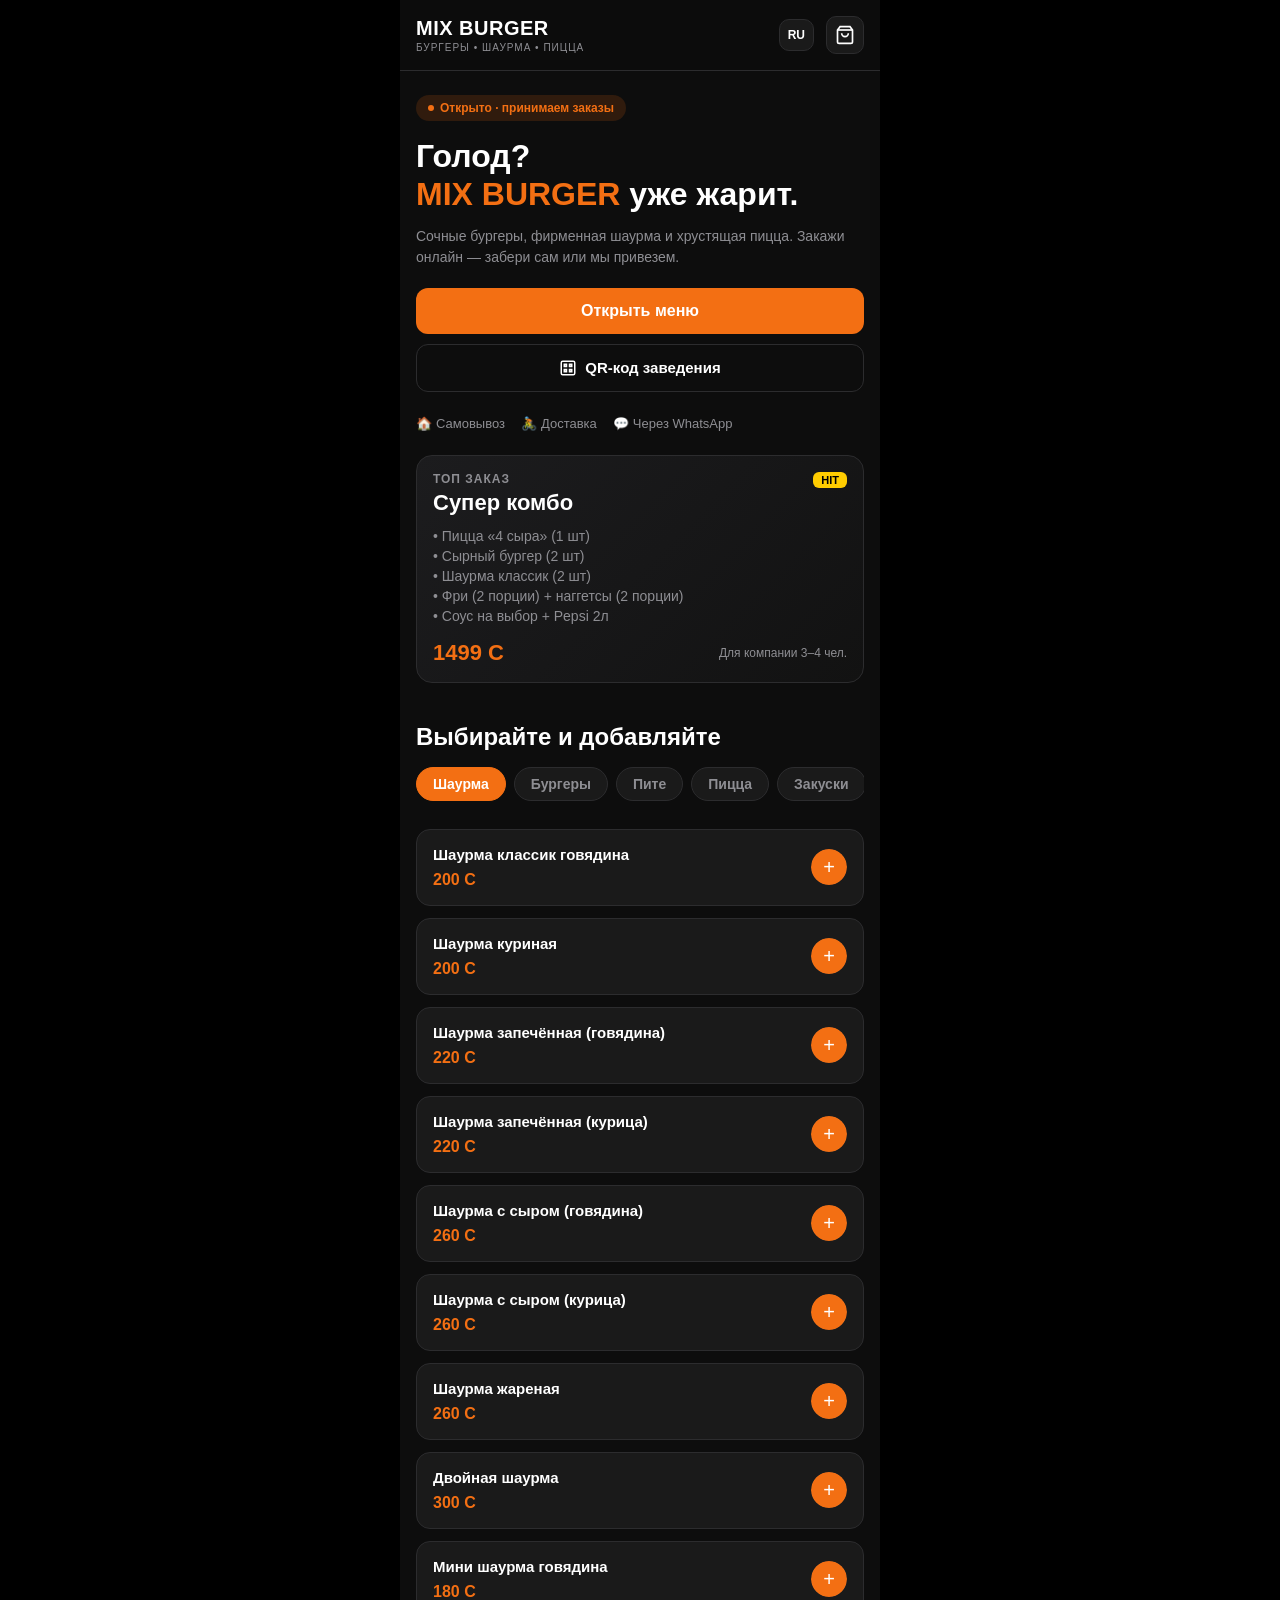
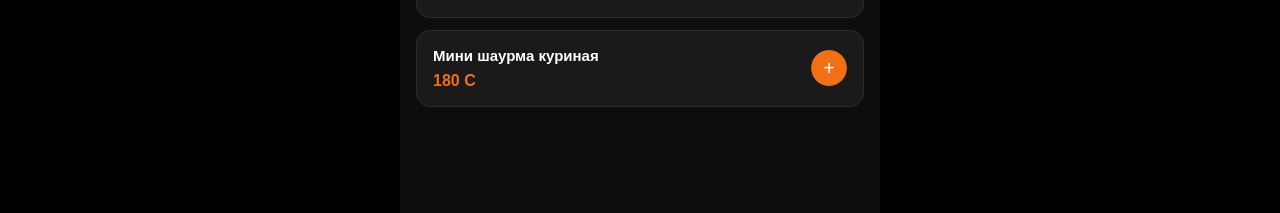
==== commit 47c99767: "Add files via upload" ====
--- a/index.html
+++ b/index.html
@@ -1,5 +1,4 @@
-PK   y��\               sait./PK            PK   y��\               game.jsPK            PK   y��\            
-   index.html<!DOCTYPE html>
+<!DOCTYPE html>
 <html lang="ru">
 <head>
     <meta charset="UTF-8">
@@ -117,7 +116,7 @@
                 </div>
 
                 <div class="pickup-info-box" id="pickup-info">
-                    📍 <span id="lang-pickup-address">Заберите заказ по адресу: г. Бишкек, ул. Примерная, 1</span>
+                    📍 <span id="lang-pickup-address">Заберите заказ по адресу: улица Жени-Жока,38г</span>
                 </div>
 
                 <div class="form-group" id="address-field" style="display: none;">
@@ -138,39 +137,6 @@
                     <input type="text" class="form-control" id="input-comment" placeholder="Без лука, побольше соуса и т.п.">
                 </div>
 
-                <div class="qr-section">
-                    <div class="qr-header-title">
-                        <span id="lang-qr-payment-title">Оплата по QR</span>
-                        <span class="total-bold" id="qr-total-display">0 С</span>
-                    </div>
-                    <p class="qr-instruction" id="lang-qr-instruction">Отсканируйте QR-код в приложении банка и переведите сумму заказа. Затем прикрепите фото чека ниже.</p>
-                    
-                    <div class="qr-wrapper">
-                        <svg width="180" height="180" viewBox="0 0 100 100" style="display: block; background: #fff; padding: 4px;">
-                            <path d="M0,0 h28 v28 h-28 z M4,4 v20 h20 v-20 z M8,8 h12 v12 h-12 z" fill="#222"/>
-                            <path d="M72,0 h28 v28 h-28 z M76,4 v20 h20 v-20 z M80,8 h12 v12 h-12 z" fill="#222"/>
-                            <path d="M0,72 h28 v28 h-28 z M4,76 v20 h20 v-20 z M8,80 h12 v12 h-12 z" fill="#222"/>
-                            <path d="M76,76 h12 v12 h-12 z M80,80 h4 v4 h-4 z" fill="#222"/>
-                            <path d="M32,4 h4 v4 h-4 z M40,0 h8 v4 h-8 z M52,4 h4 v8 h-4 z M60,0 h8 v4 h-8 z M32,12 h4 v4 h-4 z M44,12 h4 v8 h-4 z M64,8 h4 v8 h-4 z M36,20 h8 v4 h-8 z M56,20 h8 v4 h-8 z M0,32 h4 v8 h-4 z M12,32 h8 v4 h-8 z M24,36 h8 v4 h-8 z M36,32 h4 v4 h-4 z M48,32 h4 v4 h-4 z M56,36 h12 v4 h-12 z M76,32 h8 v4 h-8 z M88,32 h12 v4 h-12 z M8,40 h4 v4 h-4 z M20,44 h4 v4 h-4 z M28,40 h4 v8 h-4 z M40,44 h8 v4 h-8 z M52,40 h4 v4 h-4 z M72,40 h4 v8 h-4 z M84,44 h8 v4 h-4 z M4,48 h8 v4 h-8 z M16,52 h4 v4 h-4 z M32,52 h4 v4 h-4 z M44,48 h4 v4 h-4 z M60,52 h8 v4 h-8 z M80,48 h4 v8 h-4 z M92,52 h4 v4 h-4 z M0,60 h12 v4 h-12 z M24,60 h4 v4 h-4 z M36,64 h4 v4 h-4 z M48,60 h8 v4 h-8 z M64,60 h4 v4 h-4 z M76,64 h12 v4 h-12 z M12,68 h4 v4 h-4 z M28,68 h8 v4 h-8 z M44,68 h4 v4 h-4 z M56,68 h4 v4 h-4 z M68,68 h4 v4 h-4 z M92,68 h4 v4 h-4 z M32,76 h4 v4 h-4 z M40,72 h8 v4 h-8 z M52,76 h4 v12 h-4 z M64,72 h4 v4 h-4 z M36,84 h4 v4 h-4 z M44,84 h8 v4 h-8 z M64,84 h8 v4 h-8 z M32,92 h8 v4 h-8 z M48,92 h4 v4 h-4 z M60,92 h8 v4 h-8 z" fill="#222"/>
-                            <circle cx="50" cy="50" r="13" fill="#fff" />
-                            <circle cx="50" cy="50" r="10" fill="#0079C1" />
-                            <circle cx="50" cy="50" r="8.5" fill="#fff" />
-                            <text x="50" y="53" font-family="sans-serif" font-size="7" font-weight="900" fill="#0079C1" text-anchor="middle">BB</text>
-                        </svg>
-                    </div>
-                    <div class="qr-pay-text">Оплатите сюда / Ушул жерге төлөңүз</div>
-                    
-                    <label style="text-align: left; display: block; margin-bottom: 8px;" id="lang-lbl-receipt">Фото чека об оплате *</label>
-                    <div class="upload-container" onclick="document.getElementById('file-input').click()">
-                        <input type="file" id="file-input" style="display: none;" onchange="handleFileSelect(this)">
-                        <div class="upload-content" id="upload-content-text">
-                            <svg width="24" height="24" viewBox="0 0 24 24" fill="none" stroke="currentColor" stroke-width="2"><path d="M21 15v4a2 2 0 0 1-2 2H5a2 2 0 0 1-2-2v4"></path><polyline points="17 8 12 3 7 8"></polyline><line x1="12" y1="3" x2="12" y2="15"></line></svg>
-                            <span id="lang-upload-btn">Загрузить фото чека</span>
-                        </div>
-                    </div>
-                    <p class="whatsapp-notice" id="lang-wa-notice">После нажатия «Отправить заказ» откроется WhatsApp с деталями. Прикрепите туда фото чека вручную и отправьте сообщение.</p>
-                </div>
-
                 <div class="summary-row">
                     <span><span id="lang-summary-items">Позиций</span>: <span id="checkout-count-display">0</span></span>
                     <span class="total-bold"><span id="lang-summary-total">Итого</span>: <span id="checkout-total-display">0 С</span></span>
@@ -186,1042 +152,3 @@
     <script src="script.js"></script>
 </body>
 </html>
-PK:�-[,2  ,2  PK   y��\            	   style.css:root {
-    --bg-color: #0d0d0d;
-    --card-bg: #1a1a1a;
-    --input-bg: #121212;
-    --accent-color: #f36f13;
-    --accent-hover: #e05e07;
-    --text-color: #ffffff;
-    --text-muted: #8e8e93;
-    --border-color: #2c2c2e;
-}
-
-* {
-    box-sizing: border-box;
-    margin: 0;
-    padding: 0;
-    font-family: -apple-system, BlinkMacSystemFont, "Segoe UI", Roboto, Helvetica, Arial, sans-serif;
-    -webkit-tap-highlight-color: transparent;
-}
-
-body {
-    background-color: #000;
-    color: var(--text-color);
-    display: flex;
-    justify-content: center;
-}
-
-.app-container {
-    width: 100%;
-    max-width: 480px;
-    background-color: var(--bg-color);
-    min-height: 100vh;
-    position: relative;
-    padding-bottom: 90px;
-    box-shadow: 0 0 20px rgba(0,0,0,0.8);
-}
-
-header {
-    padding: 16px;
-    display: flex;
-    justify-content: space-between;
-    align-items: center;
-    border-bottom: 1px solid var(--border-color);
-    background: rgba(13, 13, 13, 0.8);
-    backdrop-filter: blur(10px);
-    position: sticky;
-    top: 0;
-    z-index: 10;
-}
-
-.logo-block h1 {
-    font-size: 20px;
-    font-weight: 800;
-    letter-spacing: 0.5px;
-}
-
-.logo-block p {
-    font-size: 10px;
-    color: var(--text-muted);
-    letter-spacing: 1px;
-    margin-top: 2px;
-}
-
-.header-controls {
-    display: flex;
-    gap: 12px;
-    align-items: center;
-}
-
-.icon-btn {
-    background: var(--card-bg);
-    border: 1px solid var(--border-color);
-    color: var(--text-color);
-    padding: 8px;
-    border-radius: 10px;
-    cursor: pointer;
-    display: flex;
-    align-items: center;
-    justify-content: center;
-    position: relative;
-}
-
-.badge {
-    position: absolute;
-    top: -5px;
-    right: -5px;
-    background: var(--accent-color);
-    color: #fff;
-    font-size: 10px;
-    font-weight: bold;
-    padding: 2px 6px;
-    border-radius: 10px;
-}
-
-.hero-section {
-    padding: 24px 16px;
-}
-
-.status-badge {
-    display: inline-flex;
-    align-items: center;
-    gap: 6px;
-    background: rgba(243, 111, 19, 0.15);
-    color: var(--accent-color);
-    padding: 6px 12px;
-    border-radius: 20px;
-    font-size: 12px;
-    font-weight: 600;
-    margin-bottom: 16px;
-}
-
-.status-dot {
-    width: 6px;
-    height: 6px;
-    background: var(--accent-color);
-    border-radius: 50%;
-}
-
-.hero-title {
-    font-size: 32px;
-    font-weight: 800;
-    line-height: 1.2;
-    margin-bottom: 12px;
-}
-
-.hero-title span {
-    color: var(--accent-color);
-}
-
-.hero-desc {
-    color: var(--text-muted);
-    font-size: 14px;
-    line-height: 1.5;
-    margin-bottom: 20px;
-}
-
-.hero-buttons {
-    display: flex;
-    flex-direction: column;
-    gap: 10px;
-    margin-bottom: 24px;
-}
-
-.btn-primary {
-    background: var(--accent-color);
-    color: #fff;
-    border: none;
-    padding: 14px;
-    border-radius: 12px;
-    font-size: 16px;
-    font-weight: 700;
-    cursor: pointer;
-    transition: background 0.2s;
-    text-align: center;
-}
-
-.btn-primary:active {
-    background: var(--accent-hover);
-}
-
-.btn-outline {
-    background: transparent;
-    color: #fff;
-    border: 1px solid var(--border-color);
-    padding: 14px;
-    border-radius: 12px;
-    font-size: 15px;
-    font-weight: 600;
-    cursor: pointer;
-    display: flex;
-    align-items: center;
-    justify-content: center;
-    gap: 8px;
-}
-
-.info-links {
-    display: flex;
-    gap: 16px;
-    font-size: 13px;
-    color: var(--text-muted);
-    margin-bottom: 24px;
-}
-
-.info-links span {
-    display: flex;
-    align-items: center;
-    gap: 4px;
-}
-
-.combo-card {
-    background: linear-gradient(135deg, #1c1c1e 0%, #121212 100%);
-    border: 1px solid var(--border-color);
-    border-radius: 16px;
-    padding: 16px;
-    position: relative;
-}
-
-.hit-tag {
-    position: absolute;
-    top: 16px;
-    right: 16px;
-    background: #ffcc00;
-    color: #000;
-    font-size: 11px;
-    font-weight: 800;
-    padding: 2px 8px;
-    border-radius: 6px;
-}
-
-.combo-card h3 {
-    font-size: 12px;
-    color: var(--text-muted);
-    text-transform: uppercase;
-    letter-spacing: 1px;
-    margin-bottom: 4px;
-}
-
-.combo-card h4 {
-    font-size: 22px;
-    font-weight: 700;
-    margin-bottom: 12px;
-}
-
-.combo-card ul {
-    list-style: none;
-    color: var(--text-muted);
-    font-size: 14px;
-    display: flex;
-    flex-direction: column;
-    gap: 4px;
-    margin-bottom: 16px;
-}
-
-.combo-footer {
-    display: flex;
-    justify-content: space-between;
-    align-items: center;
-}
-
-.price {
-    font-size: 22px;
-    font-weight: 800;
-    color: var(--accent-color);
-}
-
-.price::after {
-    content: " С";
-    color: var(--accent-color);
-}
-
-.combo-meta {
-    font-size: 12px;
-    color: var(--text-muted);
-}
-
-.menu-section {
-    padding: 16px;
-}
-
-.menu-title {
-    font-size: 24px;
-    font-weight: 800;
-    margin-bottom: 16px;
-}
-
-.categories-scroll {
-    display: flex;
-    gap: 8px;
-    overflow-x: auto;
-    padding-bottom: 12px;
-    margin-bottom: 16px;
-}
-
-.categories-scroll::-webkit-scrollbar {
-    display: none;
-}
-
-.cat-btn {
-    background: var(--card-bg);
-    color: var(--text-muted);
-    border: 1px solid var(--border-color);
-    padding: 8px 16px;
-    border-radius: 20px;
-    font-size: 14px;
-    font-weight: 600;
-    cursor: pointer;
-    white-space: nowrap;
-}
-
-.cat-btn.active {
-    background: var(--accent-color);
-    color: #fff;
-    border-color: var(--accent-color);
-}
-
-.products-grid {
-    display: flex;
-    flex-direction: column;
-    gap: 12px;
-}
-
-.product-card {
-    background: var(--card-bg);
-    border: 1px solid var(--border-color);
-    border-radius: 14px;
-    padding: 16px;
-    display: flex;
-    justify-content: space-between;
-    align-items: center;
-}
-
-.prod-info h4 {
-    font-size: 15px;
-    font-weight: 700;
-    margin-bottom: 8px;
-}
-
-.prod-info .price {
-    font-size: 16px;
-}
-
-.stepper {
-    display: flex;
-    align-items: center;
-    background: #2c2c2e;
-    border-radius: 20px;
-    overflow: hidden;
-}
-
-.stepper button {
-    background: transparent;
-    border: none;
-    color: #fff;
-    width: 32px;
-    height: 32px;
-    font-size: 18px;
-    cursor: pointer;
-    display: flex;
-    align-items: center;
-    justify-content: center;
-}
-
-.stepper button.add-btn-init {
-    background: var(--accent-color);
-    width: 36px;
-    height: 36px;
-    border-radius: 50%;
-    font-size: 20px;
-}
-
-.stepper .count {
-    padding: 0 8px;
-    font-size: 14px;
-    font-weight: 700;
-    min-width: 20px;
-    text-align: center;
-}
-
-.floating-cart {
-    position: fixed;
-    bottom: 20px;
-    left: 50%;
-    transform: translateX(-50%);
-    width: calc(100% - 32px);
-    max-width: 448px;
-    background: var(--accent-color);
-    border-radius: 25px;
-    padding: 14px 24px;
-    display: flex;
-    justify-content: space-between;
-    align-items: center;
-    box-shadow: 0 8px 24px rgba(243, 111, 19, 0.4);
-    cursor: pointer;
-    z-index: 99;
-    display: none;
-}
-
-.floating-cart span {
-    font-weight: 700;
-    font-size: 15px;
-    display: flex;
-    align-items: center;
-    gap: 8px;
-}
-
-.modal-overlay {
-    position: fixed;
-    top: 0;
-    left: 0;
-    width: 100%;
-    height: 100%;
-    background: rgba(0,0,0,0.7);
-    z-index: 100;
-    display: none;
-    justify-content: center;
-    align-items: flex-end;
-}
-
-.modal-window {
-    width: 100%;
-    max-width: 480px;
-    background: var(--bg-color);
-    border-top-left-radius: 20px;
-    border-top-right-radius: 20px;
-    max-height: 90vh;
-    overflow-y: auto;
-    padding: 20px 16px;
-    position: relative;
-}
-
-.modal-header {
-    display: flex;
-    justify-content: space-between;
-    align-items: center;
-    margin-bottom: 20px;
-}
-
-.modal-header h2 {
-    font-size: 22px;
-    font-weight: 800;
-}
-
-.close-btn {
-    background: none;
-    border: none;
-    color: var(--text-muted);
-    font-size: 24px;
-    cursor: pointer;
-}
-
-.cart-items-list {
-    display: flex;
-    flex-direction: column;
-    gap: 12px;
-    margin-bottom: 24px;
-}
-
-.cart-item {
-    background: var(--card-bg);
-    border: 1px solid var(--border-color);
-    border-radius: 12px;
-    padding: 12px;
-    display: flex;
-    justify-content: space-between;
-    align-items: center;
-}
-
-.cart-item-actions {
-    display: flex;
-    align-items: center;
-    gap: 12px;
-}
-
-.trash-btn {
-    background: none;
-    border: none;
-    color: var(--text-muted);
-    cursor: pointer;
-    display: flex;
-    align-items: center;
-}
-
-.delivery-tabs {
-    display: flex;
-    background: var(--card-bg);
-    padding: 4px;
-    border-radius: 10px;
-    margin-bottom: 16px;
-}
-
-.tab-btn {
-    flex: 1;
-    background: transparent;
-    border: none;
-    color: var(--text-muted);
-    padding: 10px;
-    font-weight: 600;
-    font-size: 14px;
-    border-radius: 8px;
-    cursor: pointer;
-}
-
-.tab-btn.active {
-    background: #2c2c2e;
-    color: #fff;
-}
-
-.pickup-info-box {
-    background: rgba(243, 111, 19, 0.05);
-    border: 1px dashed var(--accent-color);
-    padding: 12px;
-    border-radius: 10px;
-    font-size: 14px;
-    margin-bottom: 16px;
-    display: flex;
-    gap: 8px;
-    align-items: center;
-}
-
-.form-group {
-    margin-bottom: 14px;
-}
-
-.form-group label {
-    display: block;
-    font-size: 13px;
-    font-weight: 600;
-    color: var(--text-color);
-    margin-bottom: 6px;
-}
-
-.form-control {
-    width: 100%;
-    background: var(--input-bg);
-    border: 1px solid var(--border-color);
-    border-radius: 10px;
-    padding: 12px;
-    color: #fff;
-    font-size: 15px;
-}
-
-.form-control:focus {
-    outline: none;
-    border-color: var(--accent-color);
-}
-
-.qr-section {
-    background: rgba(243, 111, 19, 0.03);
-    border: 1px solid rgba(243, 111, 19, 0.2);
-    border-radius: 14px;
-    padding: 16px;
-    margin-top: 16px;
-    text-align: center;
-}
-
-.qr-header-title {
-    display: flex;
-    justify-content: space-between;
-    font-weight: 700;
-    margin-bottom: 12px;
-}
-
-.qr-instruction {
-    font-size: 12px;
-    color: var(--text-muted);
-    text-align: left;
-    margin-bottom: 14px;
-    line-height: 1.4;
-}
-
-.qr-wrapper {
-    background: white;
-    padding: 12px;
-    border-radius: 16px;
-    display: inline-block;
-    margin-bottom: 4px;
-}
-
-.qr-pay-text {
-    font-size: 13px;
-    font-weight: 700;
-    color: var(--accent-color);
-    margin-bottom: 16px;
-}
-
-.upload-container {
-    border: 1px dashed var(--border-color);
-    border-radius: 10px;
-    padding: 16px;
-    cursor: pointer;
-    background: var(--input-bg);
-    transition: border-color 0.2s;
-}
-
-.upload-container:hover {
-    border-color: var(--accent-color);
-}
-
-.upload-content {
-    display: flex;
-    flex-direction: column;
-    align-items: center;
-    gap: 8px;
-    font-size: 14px;
-    color: var(--text-muted);
-}
-
-.upload-content svg {
-    color: var(--accent-color);
-}
-
-.whatsapp-notice {
-    font-size: 12px;
-    color: var(--text-muted);
-    text-align: left;
-    margin-top: 12px;
-    line-height: 1.4;
-}
-
-.summary-row {
-    display: flex;
-    justify-content: space-between;
-    background: var(--card-bg);
-    padding: 12px;
-    border-radius: 10px;
-    margin: 16px 0;
-    font-size: 14px;
-}
-
-.summary-row .total-bold {
-    font-weight: 700;
-    color: var(--accent-color);
-}
-PKIٰx-+  -+  PK   y��\            	   render.jsPK            PK   y��\            	   script.js// Полная база данных товаров с фотографии меню
-const productsData = [
-    // --- ШАУРМА ---
-    { id: 'sh1', category: 'shaurma', name_ru: 'Шаурма классик говядина', name_kg: 'Шаурма классик уй эти', price: 200 },
-    { id: 'sh2', category: 'shaurma', name_ru: 'Шаурма куриная', name_kg: 'Шаурма тоок эти', price: 200 },
-    { id: 'sh3', category: 'shaurma', name_ru: 'Шаурма запечённая (говядина)', name_kg: 'Тандыр шаурма (уй эти)', price: 220 },
-    { id: 'sh4', category: 'shaurma', name_ru: 'Шаурма запечённая (курица)', name_kg: 'Тандыр шаурма (тоок эти)', price: 220 },
-    { id: 'sh5', category: 'shaurma', name_ru: 'Шаурма с сыром (говядина)', name_kg: 'Сыр менен шаурма (уй эти)', price: 260 },
-    { id: 'sh6', category: 'shaurma', name_ru: 'Шаурма с сыром (курица)', name_kg: 'Сыр менен шаурма (тоок эти)', price: 260 },
-    { id: 'sh7', category: 'shaurma', name_ru: 'Шаурма жареная', name_kg: 'Куурулган шаурма', price: 260 },
-    { id: 'sh8', category: 'shaurma', name_ru: 'Двойная шаурма', name_kg: 'Кош шаурма', price: 300 },
-    { id: 'sh9', category: 'shaurma', name_ru: 'Мини шаурма говядина', name_kg: 'Мини шаурма уй эти', price: 180 },
-    { id: 'sh10', category: 'shaurma', name_ru: 'Мини шаурма куриная', name_kg: 'Мини шаурма тоок эти', price: 180 },
-    
-    // --- ПИТЕ ---
-    { id: 'pt1', category: 'pite', name_ru: 'Пите классик', name_kg: 'Классик пите', price: 220 },
-    { id: 'pt2', category: 'pite', name_ru: 'Пите острый', name_kg: 'Ачуу пите', price: 240 },
-    { id: 'pt3', category: 'pite', name_ru: 'Пите сырный', name_kg: 'Сырдуу пите', price: 260 },
-    
-    // --- БУРГЕРЫ ---
-    { id: 'bg1', category: 'burgers', name_ru: 'Бургер классик', name_kg: 'Классик бургер', price: 200 },
-    { id: 'bg2', category: 'burgers', name_ru: 'Бургер XL', name_kg: 'Бургер XL', price: 270 },
-    { id: 'bg3', category: 'burgers', name_ru: 'Бургер куриный', name_kg: 'Тоок бургер', price: 200 },
-    { id: 'bg4', category: 'burgers', name_ru: 'Гамбургер', name_kg: 'Гамбургер', price: 150 },
-    { id: 'bg5', category: 'burgers', name_ru: 'Yarpak burger куриный', name_kg: 'Yarpak тоок бургер', price: 295 },
-    { id: 'bg6', category: 'burgers', name_ru: 'Yarpak burger говядина', name_kg: 'Yarpak уй эти бургер', price: 295 },
-    { id: 'bg7', category: 'burgers', name_ru: 'Yarpak burger острый (курица)', name_kg: 'Yarpak ачуу бургер (тоок)', price: 320 },
-    { id: 'bg8', category: 'burgers', name_ru: 'Yarpak burger острый (говядина)', name_kg: 'Yarpak ачуу бургер (уй эти)', price: 320 },
-    { id: 'bg9', category: 'burgers', name_ru: 'Хот-дог', name_kg: 'Хот-дог', price: 100 },
-    { id: 'bg10', category: 'burgers', name_ru: 'Нан кебаб', name_kg: 'Нан кебаб', price: 320 },
-    { id: 'bg11', category: 'burgers', name_ru: 'Нан кебаб 0,5', name_kg: 'Нан кебаб 0.5', price: 170 },
-    
-    // --- ПИЦЦА ---
-    { id: 'pz1', category: 'pizza', name_ru: 'Пицца Пепперони', name_kg: 'Пепперони пиццасы', price: 395 },
-    { id: 'pz2', category: 'pizza', name_ru: 'Пицца 4 сезона', name_kg: '4 сезон пиццасы', price: 430 },
-    { id: 'pz3', category: 'pizza', name_ru: 'Пицца 4 сыра', name_kg: '4 сыр пиццасы', price: 440 },
-    { id: 'pz4', category: 'pizza', name_ru: 'Пицца Куриная', name_kg: 'Тоок пиццасы', price: 395 },
-    { id: 'pz5', category: 'pizza', name_ru: 'Пицца Маргарита', name_kg: 'Маргарита пиццасы', price: 350 },
-    { id: 'pz6', category: 'pizza', name_ru: 'Пицца Мексикана', name_kg: 'Мексикана пиццасы', price: 420 },
-    { id: 'pz7', category: 'pizza', name_ru: 'Пицца Цезарь', name_kg: 'Цезарь пиццасы', price: 410 },
-    { id: 'pz8', category: 'pizza', name_ru: 'Мясная пицца', name_kg: 'Эттүү пицца', price: 450 },
-    
-    // --- ЗАКУСКИ ---
-    { id: 'sn1', category: 'snacks', name_ru: 'Наггетсы (4 шт)', name_kg: 'Наггетстер (4 даана)', price: 90 },
-    { id: 'sn2', category: 'snacks', name_ru: 'Наггетсы (6 шт)', name_kg: 'Наггетстер (6 даана)', price: 130 },
-    { id: 'sn3', category: 'snacks', name_ru: 'Наггетсы (8 шт)', name_kg: 'Наггетстер (8 даана)', price: 180 },
-    { id: 'sn4', category: 'snacks', name_ru: 'Наггетсы (10 шт)', name_kg: 'Наггетстер (10 даана)', price: 220 },
-    { id: 'sn5', category: 'snacks', name_ru: 'Стрипсы Малая', name_kg: 'Стрипсы чакан', price: 204 },
-    { id: 'sn6', category: 'snacks', name_ru: 'Стрипсы Стандарт', name_kg: 'Стрипсы стандарт', price: 339 },
-    { id: 'sn7', category: 'snacks', name_ru: 'Стрипсы Большая', name_kg: 'Стрипсы чоң', price: 499 },
-    { id: 'sn8', category: 'snacks', name_ru: 'Крылышки (3 шт)', name_kg: 'Канаттар (3 даана)', price: 189 },
-    { id: 'sn9', category: 'snacks', name_ru: 'Крылышки (6 шт)', name_kg: 'Канаттар (6 даана)', price: 354 },
-    { id: 'sn10', category: 'snacks', name_ru: 'Крылышки (9 шт)', name_kg: 'Канаттар (9 даана)', price: 524 },
-    { id: 'sn11', category: 'snacks', name_ru: 'Крылышки (12 шт)', name_kg: 'Канаттар (12 даана)', price: 664 },
-    { id: 'sn12', category: 'snacks', name_ru: 'Крылышки (18 шт)', name_kg: 'Канаттар (18 даана)', price: 979 },
-    { id: 'sn13', category: 'snacks', name_ru: 'Картофель Фри 150г', name_kg: 'Фри картошкасы 150г', price: 120 },
-    { id: 'sn14', category: 'snacks', name_ru: 'Картофельные шарики 150г', name_kg: 'Картошка топтору 150г', price: 150 },
-    { id: 'sn15', category: 'snacks', name_ru: 'Сырные палочки (5 шт)', name_kg: 'Сыр таякчалары (5 даана)', price: 200 },
-    { id: 'sn16', category: 'snacks', name_ru: 'Сырный соус', name_kg: 'Сыр соусу', price: 30 },
-    { id: 'sn17', category: 'snacks', name_ru: 'Чесночный соус', name_kg: 'Сарымсак соусу', price: 30 },
-    { id: 'sn18', category: 'snacks', name_ru: 'Барбекю соус', name_kg: 'Барбекю соусу', price: 30 },
-    { id: 'sn19', category: 'snacks', name_ru: 'Кетчуп', name_kg: 'Кетчуп', price: 30 },
-    { id: 'sn20', category: 'snacks', name_ru: 'Халапеньо', name_kg: 'Халапеньо', price: 30 },
-    
-    // --- НАПИТКИ ---
-    { id: 'dr1', category: 'drinks', name_ru: 'Пиала 1л', name_kg: 'Пиала 1л', price: 85 },
-    { id: 'dr2', category: 'drinks', name_ru: 'Пепси 1л', name_kg: 'Пепси 1л', price: 110 },
-    { id: 'dr3', category: 'drinks', name_ru: 'Кола 1л', name_kg: 'Кола 1л', price: 110 },
-    { id: 'dr4', category: 'drinks', name_ru: 'Фьюсти 1л', name_kg: 'Фьюсти 1л', price: 110 },
-    { id: 'dr5', category: 'drinks', name_ru: 'Чалап 500г', name_kg: 'Чалап 500г', price: 60 },
-    { id: 'dr6', category: 'drinks', name_ru: 'Нитро', name_kg: 'Нитро', price: 80 },
-    { id: 'dr7', category: 'drinks', name_ru: 'Максым чай', name_kg: 'Максым чай', price: 115 },
-    { id: 'dr8', category: 'drinks', name_ru: 'Пепси 0.5л', name_kg: 'Пепси 0.5л', price: 70 },
-    { id: 'dr9', category: 'drinks', name_ru: 'Дюшес 0.5л', name_kg: 'Дюшес 0.5л', price: 70 },
-    
-    // --- КОМБО ---
-    { id: 'cm1', category: 'combos', name_ru: 'Супер комбо (Пицца+2 Бургера+2 Шаурмы+Фри+Наггетсы+Пепси)', name_kg: 'Супер комбо топтому', price: 1499 },
-    { id: 'cm2', category: 'combos', name_ru: 'Мега комбо (Пицца+2 Бургера+Шарики+Фьюсти)', name_kg: 'Мега комбо топтому', price: 899 },
-    { id: 'cm3', category: 'combos', name_ru: 'Мини комбо (2 Шаурмы+Фри+2 Чалапа)', name_kg: 'Мини комбо топтому', price: 555 }
-];
-
-// Языковой словарь перевода интерфейса
-const translations = {
-    ru: {
-        logo: "MIX BURGER", tags: "БУРГЕРЫ • ШАУРМА • ПИЦЦА", status: "• Открыто · принимаем заказы",
-        heroTitle: "Голод? <br><span>MIX BURGER</span> уже жарит.",
-        heroDesc: "Сочные бургеры, фирменная шаурма и хрустящая пицца. Закажи онлайн — забери сам или мы привезем.",
-        btnMenu: "Открыть меню", btnQr: "QR-код заведения", infoPickup: "Самовывоз", infoDelivery: "Доставка",
-        infoWa: "Через WhatsApp", topTitle: "Топ заказ", comboName: "Супер комбо", comboMeta: "Для компании 3–4 чел.",
-        menuHeading: "Выбирайте и добавляйте", floatCart: "Корзина", cartTitle: "Ваш заказ",
-        btnCheckout: "Оформить заказ", checkoutTitle: "Оформление заказа", pickupAddress: "Заберите заказ по адресу: г. Бишкек, ул. Примерная, 1",
-        lblAddress: "Адрес доставки *", lblName: "Ваше имя *", lblPhone: "Телефон *", lblComment: "Сказать повару",
-        qrTitle: "Оплата по QR", qrInstruction: "Отсканируйте QR-код в приложении банка и переведите сумму заказа. Затем прикрепите фото чека ниже.",
-        lblReceipt: "Фото чека об оплате *", uploadBtn: "Загрузить фото чека",
-        waNotice: "После нажатия «Отправить заказ» откроется WhatsApp с деталями. Прикрепите туда фото чека вручную и отправьте сообщение.",
-        summaryItems: "Позиций", summaryTotal: "Итого", btnSend: "Отправить заказ в WHATSAPP",
-        catShaurma: "Шаурма", catBurgers: "Бургеры", catPite: "Пите", catPizza: "Пицца", catSnacks: "Закуски", catDrinks: "Напитки", catCombos: "Комбо"
-    },
-    kg: {
-        logo: "MIX BURGER", tags: "БУРГЕРДЕР • ШАУРМА • ПИЦЦА", status: "• Ачык · буйрутма алабыз",
-        heroTitle: "Ач калдыңызбы? <br><span>MIX BURGER</span> азыр бышырат.",
-        heroDesc: "Ширелүү бургерлер, өзгөчө шаурма жана кытырак пицца. Онлайн буйрутма бериңиз — өзүңүз алып кетиңиз же биз жеткиребиз.",
-        btnMenu: "Менюну ачуу", btnQr: "Ишкананын QR-коду", infoPickup: "Өзүңүз алып кетүү", infoDelivery: "Жеткирүү",
-        infoWa: "WhatsApp аркылуу", topTitle: "Топ буйрутма", comboName: "Супер комбо", comboMeta: "3–4 кишилик компания үчүн.",
-        menuHeading: "Тандаңыз жана кошуңуз", floatCart: "Корзина", cartTitle: "Сиздин буйрутмаңыз",
-        btnCheckout: "Буйрутманы тариздөө", checkoutTitle: "Буйрутманы тариздөө", pickupAddress: "Буйрутманы ушул дарек боюнча алыңыз: Бишкек ш., Примерная көч., 1",
-        lblAddress: "Жеткирүү дареги *", lblName: "Сиздин атыңыз *", lblPhone: "Телефон *", lblComment: "Ашпозчуга билдирүү",
-        qrTitle: "QR аркылуу төлөө", qrInstruction: "Банк тиркемесинен QR-кодду сканерлеп, буйрутма суммасын которуңуз. Андан кийин чектин сүрөтүн төмөндө тиркеңиз.",
-        lblReceipt: "Төлөм чегинин сүрөтү *", uploadBtn: "Чек сүрөтүн жүктөө",
-        waNotice: "«Буйрутманы жөнөтүү» баскычын баскандан кийин WhatsApp маалыматтары менен ачылат. Ал жерге чектин сүрөтүн өзүңүз тиркеп жөнөтүңүз.",
-        summaryItems: "Позициялар", summaryTotal: "Жыйынтыгы", btnSend: "Буйрутманы WHATSAPP-ка жөнөтүү",
-        catShaurma: "Шаурма", catBurgers: "Бургеры", catPite: "Пите", catPizza: "Пицца", catSnacks: "Закуски", catDrinks: "Напитки", catCombos: "Комбо"
-    }
-};
-// Переменные состояния приложения
-let currentLanguage = 'ru';
-let currentCategory = 'shaurma';
-let cart = {}; 
-let deliveryMethod = 'pickup'; 
-const whatsappPhoneNumber = "996504400448"; // Твой рабочий номер телефона приема заказов
-
-window.onload = function() {
-    renderMenu();
-    updateCartUI();
-};
-
-function toggleLanguage() {
-    currentLanguage = currentLanguage === 'ru' ? 'kg' : 'ru';
-    document.getElementById('lang-toggle-btn').innerText = currentLanguage.toUpperCase();
-    
-    const t = translations[currentLanguage];
-    
-    document.getElementById('lang-logo').innerText = t.logo;
-    document.getElementById('lang-tags').innerText = t.tags;
-    document.getElementById('lang-status').innerText = t.status;
-    document.getElementById('lang-hero-title').innerHTML = t.heroTitle;
-    document.getElementById('lang-hero-desc').innerText = t.heroDesc;
-    document.getElementById('lang-btn-menu').innerText = t.btnMenu;
-    document.getElementById('lang-btn-qr').innerText = t.btnQr;
-    document.getElementById('lang-info-pickup').innerText = t.infoPickup;
-    document.getElementById('lang-info-delivery').innerText = t.infoDelivery;
-    document.getElementById('lang-info-wa').innerText = t.infoWa;
-    document.getElementById('lang-top-title').innerText = t.topTitle;
-    document.getElementById('lang-combo-name').innerText = t.comboName;
-    document.getElementById('lang-combo-meta').innerText = t.comboMeta;
-    document.getElementById('lang-menu-heading').innerText = t.menuHeading;
-    document.getElementById('lang-float-cart').innerText = t.floatCart;
-    document.getElementById('lang-cart-title').innerText = t.cartTitle;
-    document.getElementById('lang-btn-checkout').innerText = t.btnCheckout;
-    document.getElementById('lang-checkout-title').innerText = t.checkoutTitle;
-    document.getElementById('lang-pickup-address').innerText = t.pickupAddress;
-    document.getElementById('lang-lbl-address').innerText = t.lblAddress;
-    document.getElementById('lang-lbl-name').innerText = t.lblName;
-    document.getElementById('lang-lbl-phone').innerText = t.lblPhone;
-    document.getElementById('lang-lbl-comment').innerText = t.lblComment;
-    document.getElementById('lang-qr-payment-title').innerText = t.qrTitle;
-    document.getElementById('lang-qr-instruction').innerText = t.qrInstruction;
-    document.getElementById('lang-lbl-receipt').innerText = t.lblReceipt;
-    document.getElementById('lang-upload-btn').innerText = t.uploadBtn;
-    document.getElementById('lang-wa-notice').innerText = t.waNotice;
-    document.getElementById('lang-summary-items').innerText = t.summaryItems;
-    document.getElementById('lang-summary-total').innerText = t.summaryTotal;
-    document.getElementById('lang-btn-send').innerText = t.btnSend;
-    
-    document.getElementById('cat-shaurma').innerText = t.catShaurma;
-    document.getElementById('cat-burgers').innerText = t.catBurgers;
-    document.getElementById('cat-pite').innerText = t.catPite;
-    document.getElementById('cat-pizza').innerText = t.catPizza;
-    document.getElementById('cat-snacks').innerText = t.catSnacks;
-    document.getElementById('cat-drinks').innerText = t.catDrinks;
-    document.getElementById('cat-combos').innerText = t.catCombos;
-
-    renderMenu();
-    renderCartModal();
-}
-
-function scrollToMenu() {
-    document.getElementById('menu-anchor').scrollIntoView({ behavior: 'smooth' });
-}
-
-function switchCategory(catName, btnElement) {
-    currentCategory = catName;
-    document.querySelectorAll('.cat-btn').forEach(btn => btn.classList.remove('active'));
-    btnElement.classList.add('active');
-    renderMenu();
-}
-
-function renderMenu() {
-    const container = document.getElementById('products-container');
-    container.innerHTML = '';
-    
-    const filtered = productsData.filter(p => p.category === currentCategory);
-    
-    filtered.forEach(p => {
-        const count = cart[p.id] || 0;
-        const name = currentLanguage === 'ru' ? p.name_ru : p.name_kg;
-        
-        let actionHTML = '';
-        if (count === 0) {
-            actionHTML = `<div class="stepper"><button class="add-btn-init" onclick="changeItemCount('${p.id}', 1)">+</button></div>`;
-        } else {
-            actionHTML = `
-                <div class="stepper">
-                    <button onclick="changeItemCount('${p.id}', -1)">-</button>
-                    <span class="count">${count}</span>
-                    <button onclick="changeItemCount('${p.id}', 1)">+</button>
-                </div>
-            `;
-        }
-
-        const card = document.createElement('div');
-        card.className = 'product-card';
-        card.innerHTML = `
-            <div class="prod-info">
-                <h4>${name}</h4>
-                <div class="price">${p.price}</div>
-            </div>
-            <div class="prod-actions">
-                ${actionHTML}
-            </div>
-        `;
-        container.appendChild(card);
-    });
-}
-
-function changeItemCount(id, change) {
-    if (!cart[id]) cart[id] = 0;
-    cart[id] += change;
-    if (cart[id] <= 0) delete cart[id];
-    
-    updateCartUI();
-    renderMenu();
-    renderCartModal();
-}
-
-function updateCartUI() {
-    let totalCount = 0;
-    let totalPrice = 0;
-
-    for (let id in cart) {
-        const prod = productsData.find(p => p.id === id);
-        if (prod) {
-            totalCount += cart[id];
-            totalPrice += prod.price * cart[id];
-        }
-    }
-
-    const badge = document.getElementById('cart-badge');
-    if (totalCount > 0) {
-        badge.innerText = totalCount;
-        badge.style.display = 'block';
-    } else {
-        badge.style.display = 'none';
-    }
-
-    const floatCart = document.getElementById('floating-cart');
-    if (totalCount > 0) {
-        floatCart.style.display = 'flex';
-        document.getElementById('floating-count').innerText = totalCount;
-        document.getElementById('floating-total').innerText = totalPrice + ' С';
-    } else {
-        floatCart.style.display = 'none';
-    }
-
-    document.getElementById('cart-modal-total').innerText = totalPrice + ' С';
-    document.getElementById('qr-total-display').innerText = totalPrice + ' С';
-    document.getElementById('checkout-count-display').innerText = totalCount;
-    document.getElementById('checkout-total-display').innerText = totalPrice + ' С';
-}
-
-function openCartModal() {
-    document.getElementById('cart-modal').style.display = 'flex';
-    renderCartModal();
-}
-
-function openCheckoutModal() {
-    closeModal('cart-modal');
-    document.getElementById('checkout-modal').style.display = 'flex';
-}
-
-function closeModal(id) {
-    document.getElementById(id).style.display = 'none';
-}
-
-function renderCartModal() {
-    const container = document.getElementById('cart-items-container');
-    container.innerHTML = '';
-    
-    let hasItems = false;
-
-    for (let id in cart) {
-        hasItems = true;
-        const p = productsData.find(prod => prod.id === id);
-        const name = currentLanguage === 'ru' ? p.name_ru : p.name_kg;
-        const count = cart[id];
-
-        const row = document.createElement('div');
-        row.className = 'cart-item';
-        row.innerHTML = `
-            <div>
-                <div style="font-weight:700; font-size:14px; margin-bottom:4px;">${name}</div>
-                <div style="color:var(--accent-color); font-weight:bold; font-size:14px;">${p.price * count} С</div>
-            </div>
-            <div class="cart-item-actions">
-                <div class="stepper">
-                    <button onclick="changeItemCount('${id}', -1)">-</button>
-                    <span class="count">${count}</span>
-                    <button onclick="changeItemCount('${id}', 1)">+</button>
-                </div>
-                <button class="trash-btn" onclick="removeItemCompletely('${id}')">
-                    <svg width="18" height="18" viewBox="0 0 24 24" fill="none" stroke="currentColor" stroke-width="2"><polyline points="3 6 5 6 21 6"></polyline><path d="M19 6v14a2 2 0 0 1-2 2H7a2 2 0 0 1-2-2V6m3 0V4a2 2 0 0 1 2-2h4a2 2 0 0 1 2 2v2"></path></svg>
-                </button>
-            </div>
-        `;
-        container.appendChild(row);
-    }
-
-    if (!hasItems) {
-        container.innerHTML = `<p style="text-align:center; color:var(--text-muted); padding:20px 0;">${currentLanguage === 'ru' ? 'Корзина пуста' : 'Корзина бош'}</p>`;
-    }
-}
-
-function removeItemCompletely(id) {
-    delete cart[id];
-    updateCartUI();
-    renderMenu();
-    renderCartModal();
-}
-
-function setDeliveryMethod(method) {
-    deliveryMethod = method;
-    if (method === 'pickup') {
-        document.getElementById('tab-pickup').classList.add('active');
-        document.getElementById('tab-delivery').classList.remove('active');
-        document.getElementById('pickup-info').style.display = 'flex';
-        document.getElementById('address-field').style.display = 'none';
-    } else {
-        document.getElementById('tab-pickup').classList.remove('active');
-        document.getElementById('tab-delivery').classList.add('active');
-        document.getElementById('pickup-info').style.display = 'none';
-        document.getElementById('address-field').style.display = 'block';
-    }
-}
-
-function handleFileSelect(input) {
-    if (input.files && input.files[0]) {
-        const box = document.getElementById('upload-content-text');
-        box.innerHTML = `🟢 <span style="color:#fff; font-weight:bold;">${input.files[0].name}</span>`;
-    }
-}
-
-function sendOrderToWhatsApp() {
-    const name = document.getElementById('input-name').value.trim();
-    const phone = document.getElementById('input-phone').value.trim();
-    const address = document.getElementById('input-address').value.trim();
-    const comment = document.getElementById('input-comment').value.trim();
-    const fileInput = document.getElementById('file-input');
-
-    if (!name || phone === "+996 ") {
-        alert(currentLanguage === 'ru' ? "Пожалуйста, заполните имя и номер телефона!" : "Сураныч, атыңызды жана телефон номериңизди толтуруңуз!");
-        return;
-    }
-
-    if (deliveryMethod === 'delivery' && !address) {
-        alert(currentLanguage === 'ru' ? "Укажите адрес доставки!" : "Жеткирүү дарегин көрсөтүңүз!");
-        return;
-    }
-
-    if (!fileInput.files || fileInput.files.length === 0) {
-        alert(currentLanguage === 'ru' ? "Прикрепите фото чека об оплате!" : "Төлөм чегинин сүрөтүн тиркеңиз!");
-        return;
-    }
-
-    let message = `*Новый заказ в MIX BURGER* 🍔\n\n`;
-    message += `👤 *Имя:* ${name}\n`;
-    message += `📞 *Телефон:* ${phone}\n`;
-    message += `📦 *Тип получения:* ${deliveryMethod === 'pickup' ? 'Самовывоз' : 'Доставка'}\n`;
-    
-    if (deliveryMethod === 'delivery') {
-        message += `📍 *Адрес:* ${address}\n`;
-    }
-    if (comment) {
-        message += `👨‍🍳 *Комментарий повару:* ${comment}\n`;
-    }
-    
-    message += `\n🛒 *Позиции заказа:*\n`;
-    
-    let totalPrice = 0;
-    for (let id in cart) {
-        const p = productsData.find(prod => prod.id === id);
-        const count = cart[id];
-        const itemTotal = p.price * count;
-        totalPrice += itemTotal;
-        message += `• ${p.name_ru} x${count} (${itemTotal} С)\n`;
-    }
-
-    message += `\n💰 *Итого к оплате:* ${totalPrice} С\n`;
-    message += `🧾 *Статус оплаты:* Скриншот чека прикреплен к сообщению ниже.`;
-
-    const encodedText = encodeURIComponent(message);
-    const waLink = `https://api.whatsapp.com/send?phone=${whatsappPhoneNumber}&text=${encodedText}`;
-    
-    window.open(waLink, '_blank');
-}
-PK�C51]c  ]c  PK   y��\               sait./index.html<!DOCTYPE html>
-<html>
-
-<head>
-  <meta charset="UTF-8">
-  <meta name="viewport" content="width=device-width, initial-scale=1">
-  <title></title>
-</head>
-
-<body>
-  
-</body>
-
-</html>PK-�^�   �   PK    y��\                            sait./PK    y��\                         4   game.jsPK    y��\:�-[,2  ,2  
-             i   index.htmlPK    y��\Iٰx-+  -+  	             �2  style.cssPK    y��\            	             ^  render.jsPK    y��\�C51]c  ]c  	             F^  script.jsPK    y��\-�^�   �                ��  sait./index.htmlPK      �  ��    
--- a/style.css
+++ b/style.css
@@ -0,0 +1,612 @@
+:root {
+    --bg-color: #0d0d0d;
+    --card-bg: #1a1a1a;
+    --input-bg: #121212;
+    --accent-color: #f36f13;
+    --accent-hover: #e05e07;
+    --text-color: #ffffff;
+    --text-muted: #8e8e93;
+    --border-color: #2c2c2e;
+}
+
+* {
+    box-sizing: border-box;
+    margin: 0;
+    padding: 0;
+    font-family: -apple-system, BlinkMacSystemFont, "Segoe UI", Roboto, Helvetica, Arial, sans-serif;
+    -webkit-tap-highlight-color: transparent;
+}
+
+body {
+    background-color: #000;
+    color: var(--text-color);
+    display: flex;
+    justify-content: center;
+}
+
+.app-container {
+    width: 100%;
+    max-width: 480px;
+    background-color: var(--bg-color);
+    min-height: 100vh;
+    position: relative;
+    padding-bottom: 90px;
+    box-shadow: 0 0 20px rgba(0,0,0,0.8);
+}
+
+header {
+    padding: 16px;
+    display: flex;
+    justify-content: space-between;
+    align-items: center;
+    border-bottom: 1px solid var(--border-color);
+    background: rgba(13, 13, 13, 0.8);
+    backdrop-filter: blur(10px);
+    position: sticky;
+    top: 0;
+    z-index: 10;
+}
+
+.logo-block h1 {
+    font-size: 20px;
+    font-weight: 800;
+    letter-spacing: 0.5px;
+}
+
+.logo-block p {
+    font-size: 10px;
+    color: var(--text-muted);
+    letter-spacing: 1px;
+    margin-top: 2px;
+}
+
+.header-controls {
+    display: flex;
+    gap: 12px;
+    align-items: center;
+}
+
+.icon-btn {
+    background: var(--card-bg);
+    border: 1px solid var(--border-color);
+    color: var(--text-color);
+    padding: 8px;
+    border-radius: 10px;
+    cursor: pointer;
+    display: flex;
+    align-items: center;
+    justify-content: center;
+    position: relative;
+}
+
+.badge {
+    position: absolute;
+    top: -5px;
+    right: -5px;
+    background: var(--accent-color);
+    color: #fff;
+    font-size: 10px;
+    font-weight: bold;
+    padding: 2px 6px;
+    border-radius: 10px;
+}
+
+.hero-section {
+    padding: 24px 16px;
+}
+
+.status-badge {
+    display: inline-flex;
+    align-items: center;
+    gap: 6px;
+    background: rgba(243, 111, 19, 0.15);
+    color: var(--accent-color);
+    padding: 6px 12px;
+    border-radius: 20px;
+    font-size: 12px;
+    font-weight: 600;
+    margin-bottom: 16px;
+}
+
+.status-dot {
+    width: 6px;
+    height: 6px;
+    background: var(--accent-color);
+    border-radius: 50%;
+}
+
+.hero-title {
+    font-size: 32px;
+    font-weight: 800;
+    line-height: 1.2;
+    margin-bottom: 12px;
+}
+
+.hero-title span {
+    color: var(--accent-color);
+}
+
+.hero-desc {
+    color: var(--text-muted);
+    font-size: 14px;
+    line-height: 1.5;
+    margin-bottom: 20px;
+}
+
+.hero-buttons {
+    display: flex;
+    flex-direction: column;
+    gap: 10px;
+    margin-bottom: 24px;
+}
+
+.btn-primary {
+    background: var(--accent-color);
+    color: #fff;
+    border: none;
+    padding: 14px;
+    border-radius: 12px;
+    font-size: 16px;
+    font-weight: 700;
+    cursor: pointer;
+    transition: background 0.2s;
+    text-align: center;
+}
+
+.btn-primary:active {
+    background: var(--accent-hover);
+}
+
+.btn-outline {
+    background: transparent;
+    color: #fff;
+    border: 1px solid var(--border-color);
+    padding: 14px;
+    border-radius: 12px;
+    font-size: 15px;
+    font-weight: 600;
+    cursor: pointer;
+    display: flex;
+    align-items: center;
+    justify-content: center;
+    gap: 8px;
+}
+
+.info-links {
+    display: flex;
+    gap: 16px;
+    font-size: 13px;
+    color: var(--text-muted);
+    margin-bottom: 24px;
+}
+
+.info-links span {
+    display: flex;
+    align-items: center;
+    gap: 4px;
+}
+
+.combo-card {
+    background: linear-gradient(135deg, #1c1c1e 0%, #121212 100%);
+    border: 1px solid var(--border-color);
+    border-radius: 16px;
+    padding: 16px;
+    position: relative;
+}
+
+.hit-tag {
+    position: absolute;
+    top: 16px;
+    right: 16px;
+    background: #ffcc00;
+    color: #000;
+    font-size: 11px;
+    font-weight: 800;
+    padding: 2px 8px;
+    border-radius: 6px;
+}
+
+.combo-card h3 {
+    font-size: 12px;
+    color: var(--text-muted);
+    text-transform: uppercase;
+    letter-spacing: 1px;
+    margin-bottom: 4px;
+}
+
+.combo-card h4 {
+    font-size: 22px;
+    font-weight: 700;
+    margin-bottom: 12px;
+}
+
+.combo-card ul {
+    list-style: none;
+    color: var(--text-muted);
+    font-size: 14px;
+    display: flex;
+    flex-direction: column;
+    gap: 4px;
+    margin-bottom: 16px;
+}
+
+.combo-footer {
+    display: flex;
+    justify-content: space-between;
+    align-items: center;
+}
+
+.price {
+    font-size: 22px;
+    font-weight: 800;
+    color: var(--accent-color);
+}
+
+.price::after {
+    content: " С";
+    color: var(--accent-color);
+}
+
+.combo-meta {
+    font-size: 12px;
+    color: var(--text-muted);
+}
+
+.menu-section {
+    padding: 16px;
+}
+
+.menu-title {
+    font-size: 24px;
+    font-weight: 800;
+    margin-bottom: 16px;
+}
+
+.categories-scroll {
+    display: flex;
+    gap: 8px;
+    overflow-x: auto;
+    padding-bottom: 12px;
+    margin-bottom: 16px;
+}
+
+.categories-scroll::-webkit-scrollbar {
+    display: none;
+}
+
+.cat-btn {
+    background: var(--card-bg);
+    color: var(--text-muted);
+    border: 1px solid var(--border-color);
+    padding: 8px 16px;
+    border-radius: 20px;
+    font-size: 14px;
+    font-weight: 600;
+    cursor: pointer;
+    white-space: nowrap;
+}
+
+.cat-btn.active {
+    background: var(--accent-color);
+    color: #fff;
+    border-color: var(--accent-color);
+}
+
+.products-grid {
+    display: flex;
+    flex-direction: column;
+    gap: 12px;
+}
+
+.product-card {
+    background: var(--card-bg);
+    border: 1px solid var(--border-color);
+    border-radius: 14px;
+    padding: 16px;
+    display: flex;
+    justify-content: space-between;
+    align-items: center;
+}
+
+.prod-info h4 {
+    font-size: 15px;
+    font-weight: 700;
+    margin-bottom: 8px;
+}
+
+.prod-info .price {
+    font-size: 16px;
+}
+
+.stepper {
+    display: flex;
+    align-items: center;
+    background: #2c2c2e;
+    border-radius: 20px;
+    overflow: hidden;
+}
+
+.stepper button {
+    background: transparent;
+    border: none;
+    color: #fff;
+    width: 32px;
+    height: 32px;
+    font-size: 18px;
+    cursor: pointer;
+    display: flex;
+    align-items: center;
+    justify-content: center;
+}
+
+.stepper button.add-btn-init {
+    background: var(--accent-color);
+    width: 36px;
+    height: 36px;
+    border-radius: 50%;
+    font-size: 20px;
+}
+
+.stepper .count {
+    padding: 0 8px;
+    font-size: 14px;
+    font-weight: 700;
+    min-width: 20px;
+    text-align: center;
+}
+
+.floating-cart {
+    position: fixed;
+    bottom: 20px;
+    left: 50%;
+    transform: translateX(-50%);
+    width: calc(100% - 32px);
+    max-width: 448px;
+    background: var(--accent-color);
+    border-radius: 25px;
+    padding: 14px 24px;
+    display: flex;
+    justify-content: space-between;
+    align-items: center;
+    box-shadow: 0 8px 24px rgba(243, 111, 19, 0.4);
+    cursor: pointer;
+    z-index: 99;
+    display: none;
+}
+
+.floating-cart span {
+    font-weight: 700;
+    font-size: 15px;
+    display: flex;
+    align-items: center;
+    gap: 8px;
+}
+
+.modal-overlay {
+    position: fixed;
+    top: 0;
+    left: 0;
+    width: 100%;
+    height: 100%;
+    background: rgba(0,0,0,0.7);
+    z-index: 100;
+    display: none;
+    justify-content: center;
+    align-items: flex-end;
+}
+
+.modal-window {
+    width: 100%;
+    max-width: 480px;
+    background: var(--bg-color);
+    border-top-left-radius: 20px;
+    border-top-right-radius: 20px;
+    max-height: 90vh;
+    overflow-y: auto;
+    padding: 20px 16px;
+    position: relative;
+}
+
+.modal-header {
+    display: flex;
+    justify-content: space-between;
+    align-items: center;
+    margin-bottom: 20px;
+}
+
+.modal-header h2 {
+    font-size: 22px;
+    font-weight: 800;
+}
+
+.close-btn {
+    background: none;
+    border: none;
+    color: var(--text-muted);
+    font-size: 24px;
+    cursor: pointer;
+}
+
+.cart-items-list {
+    display: flex;
+    flex-direction: column;
+    gap: 12px;
+    margin-bottom: 24px;
+}
+
+.cart-item {
+    background: var(--card-bg);
+    border: 1px solid var(--border-color);
+    border-radius: 12px;
+    padding: 12px;
+    display: flex;
+    justify-content: space-between;
+    align-items: center;
+}
+
+.cart-item-actions {
+    display: flex;
+    align-items: center;
+    gap: 12px;
+}
+
+.trash-btn {
+    background: none;
+    border: none;
+    color: var(--text-muted);
+    cursor: pointer;
+    display: flex;
+    align-items: center;
+}
+
+.delivery-tabs {
+    display: flex;
+    background: var(--card-bg);
+    padding: 4px;
+    border-radius: 10px;
+    margin-bottom: 16px;
+}
+
+.tab-btn {
+    flex: 1;
+    background: transparent;
+    border: none;
+    color: var(--text-muted);
+    padding: 10px;
+    font-weight: 600;
+    font-size: 14px;
+    border-radius: 8px;
+    cursor: pointer;
+}
+
+.tab-btn.active {
+    background: #2c2c2e;
+    color: #fff;
+}
+
+.pickup-info-box {
+    background: rgba(243, 111, 19, 0.05);
+    border: 1px dashed var(--accent-color);
+    padding: 12px;
+    border-radius: 10px;
+    font-size: 14px;
+    margin-bottom: 16px;
+    display: flex;
+    gap: 8px;
+    align-items: center;
+}
+
+.form-group {
+    margin-bottom: 14px;
+}
+
+.form-group label {
+    display: block;
+    font-size: 13px;
+    font-weight: 600;
+    color: var(--text-color);
+    margin-bottom: 6px;
+}
+
+.form-control {
+    width: 100%;
+    background: var(--input-bg);
+    border: 1px solid var(--border-color);
+    border-radius: 10px;
+    padding: 12px;
+    color: #fff;
+    font-size: 15px;
+}
+
+.form-control:focus {
+    outline: none;
+    border-color: var(--accent-color);
+}
+
+.qr-section {
+    background: rgba(243, 111, 19, 0.03);
+    border: 1px solid rgba(243, 111, 19, 0.2);
+    border-radius: 14px;
+    padding: 16px;
+    margin-top: 16px;
+    text-align: center;
+}
+
+.qr-header-title {
+    display: flex;
+    justify-content: space-between;
+    font-weight: 700;
+    margin-bottom: 12px;
+}
+
+.qr-instruction {
+    font-size: 12px;
+    color: var(--text-muted);
+    text-align: left;
+    margin-bottom: 14px;
+    line-height: 1.4;
+}
+
+.qr-wrapper {
+    background: white;
+    padding: 12px;
+    border-radius: 16px;
+    display: inline-block;
+    margin-bottom: 4px;
+}
+
+.qr-pay-text {
+    font-size: 13px;
+    font-weight: 700;
+    color: var(--accent-color);
+    margin-bottom: 16px;
+}
+
+.upload-container {
+    border: 1px dashed var(--border-color);
+    border-radius: 10px;
+    padding: 16px;
+    cursor: pointer;
+    background: var(--input-bg);
+    transition: border-color 0.2s;
+}
+
+.upload-container:hover {
+    border-color: var(--accent-color);
+}
+
+.upload-content {
+    display: flex;
+    flex-direction: column;
+    align-items: center;
+    gap: 8px;
+    font-size: 14px;
+    color: var(--text-muted);
+}
+
+.upload-content svg {
+    color: var(--accent-color);
+}
+
+.whatsapp-notice {
+    font-size: 12px;
+    color: var(--text-muted);
+    text-align: left;
+    margin-top: 12px;
+    line-height: 1.4;
+}
+
+.summary-row {
+    display: flex;
+    justify-content: space-between;
+    background: var(--card-bg);
+    padding: 12px;
+    border-radius: 10px;
+    margin: 16px 0;
+    font-size: 14px;
+}
+
+.summary-row .total-bold {
+    font-weight: 700;
+    color: var(--accent-color);
+}
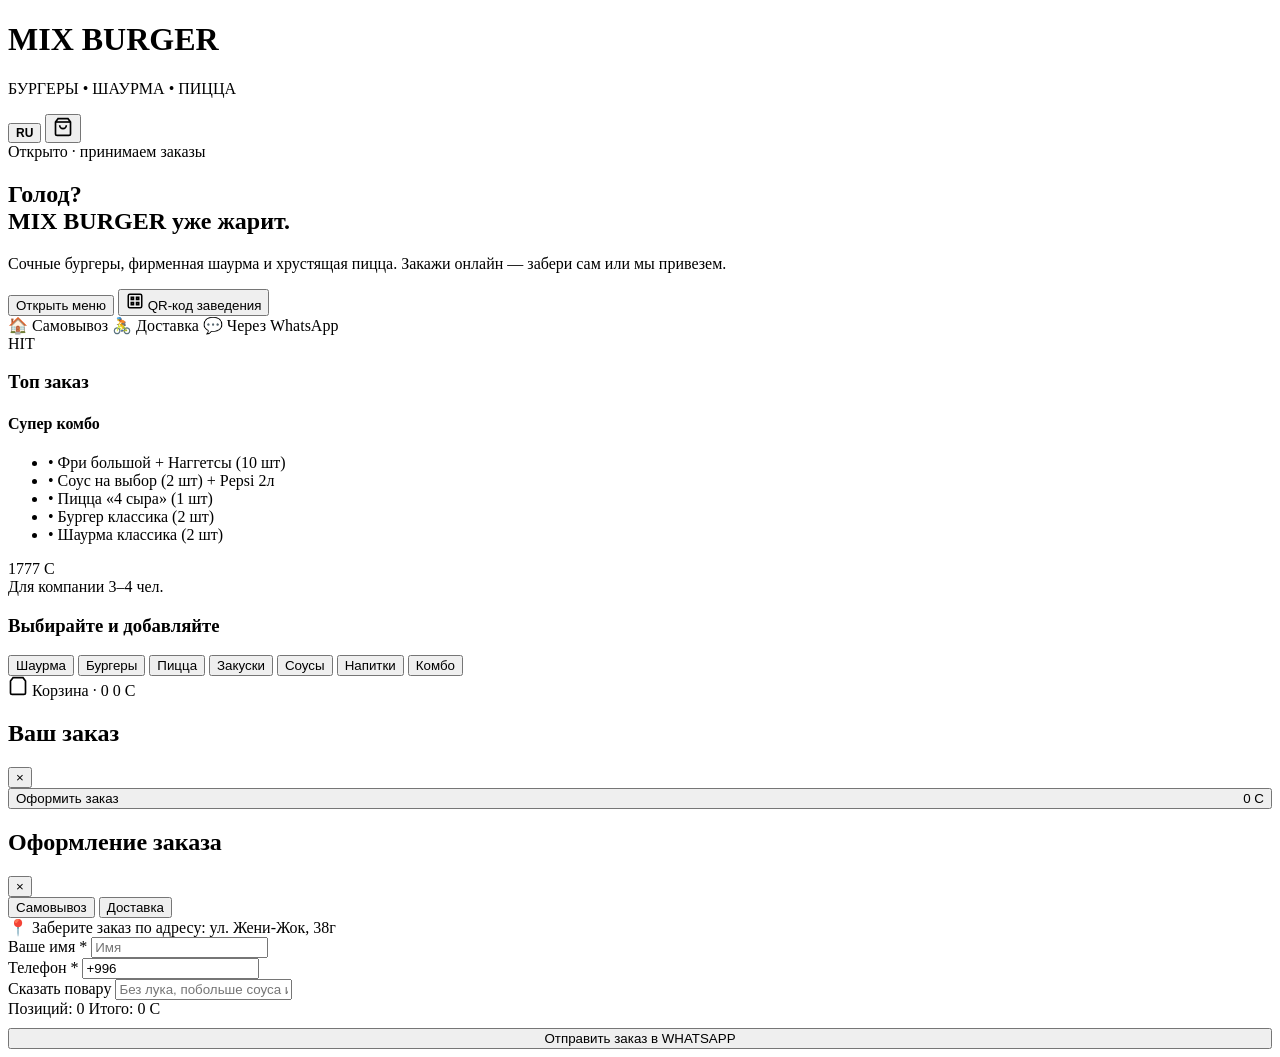
==== commit 436206e9: "Add files via upload" ====
--- a/index.html
+++ b/index.html
@@ -52,14 +52,14 @@
                 <h3 id="lang-top-title">Топ заказ</h3>
                 <h4 id="lang-combo-name">Супер комбо</h4>
                 <ul>
+                    <li>• Фри большой + Наггетсы (10 шт)</li>
+                    <li>• Соус на выбор (2 шт) + Pepsi 2л</li>
                     <li>• Пицца «4 сыра» (1 шт)</li>
-                    <li>• Сырный бургер (2 шт)</li>
-                    <li>• Шаурма классик (2 шт)</li>
-                    <li>• Фри (2 порции) + наггетсы (2 порции)</li>
-                    <li>• Соус на выбор + Pepsi 2л</li>
+                    <li>• Бургер классика (2 шт)</li>
+                    <li>• Шаурма классика (2 шт)</li>
                 </ul>
                 <div class="combo-footer">
-                    <div class="price">1499</div>
+                    <div class="price">1777 С</div>
                     <div class="combo-meta" id="lang-combo-meta">Для компании 3–4 чел.</div>
                 </div>
             </div>
@@ -71,9 +71,9 @@
             <div class="categories-scroll">
                 <button class="cat-btn active" onclick="switchCategory('shaurma', this)" id="cat-shaurma">Шаурма</button>
                 <button class="cat-btn" onclick="switchCategory('burgers', this)" id="cat-burgers">Бургеры</button>
-                <button class="cat-btn" onclick="switchCategory('pite', this)" id="cat-pite">Пите</button>
                 <button class="cat-btn" onclick="switchCategory('pizza', this)" id="cat-pizza">Пицца</button>
                 <button class="cat-btn" onclick="switchCategory('snacks', this)" id="cat-snacks">Закуски</button>
+                <button class="cat-btn" onclick="switchCategory('sauces', this)" id="cat-sauces">Соусы</button>
                 <button class="cat-btn" onclick="switchCategory('drinks', this)" id="cat-drinks">Напитки</button>
                 <button class="cat-btn" onclick="switchCategory('combos', this)" id="cat-combos">Комбо</button>
             </div>
@@ -116,7 +116,7 @@
                 </div>
 
                 <div class="pickup-info-box" id="pickup-info">
-                    📍 <span id="lang-pickup-address">Заберите заказ по адресу: улица Жени-Жока,38г</span>
+                    📍 <span id="lang-pickup-address">Заберите заказ по адресу: ул. Жени-Жок, 38г</span>
                 </div>
 
                 <div class="form-group" id="address-field" style="display: none;">
@@ -130,7 +130,7 @@
                 </div>
                 <div class="form-group">
                     <label id="lang-lbl-phone">Телефон *</label>
-                    <input type="tel" class="form-control" id="input-phone" placeholder="+996 555 123 456" value="+996 ">
+                    <input type="tel" class="form-control" id="input-phone" placeholder="+996 504 400 448" value="+996 ">
                 </div>
                 <div class="form-group">
                     <label id="lang-lbl-comment">Сказать повару</label>
